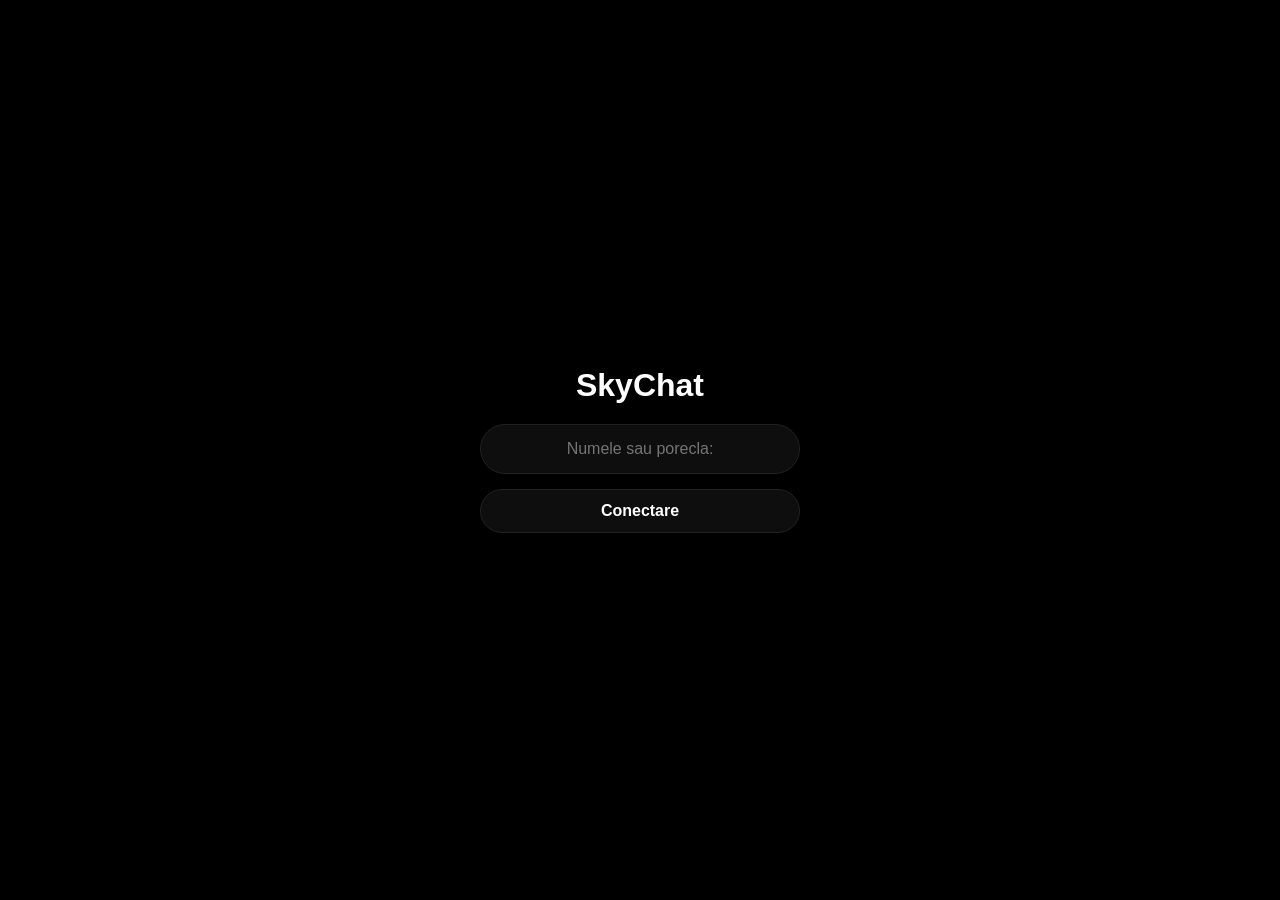
==== app/src/main/assets/index.html @ 12e2b1ad "Versiunea 1.0 - inițială" ====
<!DOCTYPE html>
<html lang="ro">
<head>
    <meta charset="UTF-8">
    <meta name="viewport"
          content="width=device-width, initial-scale=1.0, maximum-scale=1.0, user-scalable=no">
    <title>SkyChat</title>
    <link rel="stylesheet" href="style.css">
</head>
<body>

<!-- LOGIN -->
<div id="login-screen">
    <div class="login-box">
        <h1>SkyChat</h1>
        <input type="text" id="username-input" placeholder="Numele sau porecla:" autocomplete="off">
        <button onclick="login()">Conectare</button>
    </div>
</div>

<!-- CHAT -->
<div id="chat-screen" class="hidden">
    <!-- HEADER -->
    <div class="header">
        <div class="header-title">
            <div class="status-indicator" id="status-dot"></div>
            <span id="online-count" class="online-count">0 online</span>
        </div>
    </div>

    <!-- MESSAGES -->
    <div id="messages-list"></div>

    <!-- INPUT -->
    <div class="input-area">
        <input type="text" id="msg-input" placeholder="Scrie un mesaj...">
        <button onclick="sendMessage()">➤</button>
    </div>
</div>
<script src="app.js"></script>
</body>
</html>
---- app/src/main/assets/style.css ----
:root {
    --bg-color: #000000;
    --surface-color: #0e0e0e;
    --bubble-color: #1a1a1a;
    --border-color: #222222;

    --text-main: #ffffff;
    --text-muted: #9a9a9a;
}

* {
    box-sizing: border-box;
    margin: 0;
    padding: 0;
    font-family: -apple-system, BlinkMacSystemFont, "Segoe UI",
    Roboto, Helvetica, Arial, sans-serif;
}

/* NOU: ca să putem folosi height: 100% în container-e */
html,
body {
    height: 100%;
}

/* ================== BODY ================== */
body {
    min-height: 100%;
    display: flex;
    flex-direction: column;
    background-color: var(--bg-color);
    color: var(--text-main);
    overflow: hidden; /* scroll-ul e doar în #messages-list */
}

/* ================== LOGIN ================== */
#login-screen {
    position: fixed;
    inset: 0;
    background: #000;
    z-index: 1000;
    display: flex;
    align-items: center;
    justify-content: center;
    animation: fadeIn 0.35s ease;
}

.login-box {
    text-align: center;
    width: 80%;
    max-width: 320px;
    animation: popIn 0.35s ease;
}

.login-box h1 {
    margin-bottom: 20px;
    color: white;
}

.login-box input {
    width: 100%;
    padding: 15px;
    border-radius: 30px;
    border: 1px solid var(--border-color);
    background: var(--surface-color);
    color: white;
    font-size: 16px;
    text-align: center;
    margin-bottom: 15px;
    outline: none;
    transition: box-shadow 0.2s ease;
}

.login-box input:focus {
    box-shadow: 0 0 0 2px rgba(255, 255, 255, 0.15);
}

.login-box button {
    width: 100%;
    padding: 12px;
    border-radius: 30px;
    border: 1px solid var(--border-color);
    background: var(--surface-color);
    color: white;
    font-weight: bold;
    font-size: 16px;
    cursor: pointer;
    transition: transform 0.15s ease, background 0.15s ease;
}

.login-box button:active {
    transform: scale(0.97);
}

/* ================== CHAT CONTAINER ================== */
#chat-screen {
    display: flex;
    flex-direction: column;
    height: 100%; /* umple toată înălțimea disponibilă */
}

/* ================== HEADER ================== */
.header {
    padding: 15px;
    /* pentru telefoane cu notch (iOS), dar nu strică pe Android */
    padding-top: calc(15px + env(safe-area-inset-top));
    border-bottom: 1px solid var(--border-color);
    display: flex;
    justify-content: space-between;
    align-items: center;
    background: #000;
}

.header-title {
    display: flex;
    align-items: center;
    gap: 6px;
    font-weight: bold;
    font-size: 16px;
    color: white;
}

.online-count {
    font-weight: normal;
    font-size: 13px;
    color: var(--text-muted);
}

.status-indicator {
    width: 10px;
    height: 10px;
    background: #555;
    border-radius: 50%;
    display: inline-block;
    margin-right: 4px;
}

.connected {
    background: #00c853;
}

/* ================== MESSAGES ================== */
#messages-list {
    flex: 1;
    overflow-y: auto;
    padding: 15px;
    display: flex;
    flex-direction: column;
    gap: 4px;
}

/* Rând mesaj */
.message-row {
    display: flex;
    width: 100%;
    animation: slideFadeUp 0.25s ease;
}

.message-row.mine {
    justify-content: flex-end;
}

.message-row.theirs {
    justify-content: flex-start;
}

/* Bulă mesaj */
.bubble {
    padding: 10px 16px;
    border-radius: 16px;
    font-size: 15px;
    line-height: 1.4;
    max-width: 75%;
    background: var(--bubble-color);
    color: white;
    animation: bubblePop 0.18s ease;
}

/* Nume */
.sender-name {
    font-size: 11px;
    color: var(--text-muted);
    margin: 6px 12px 2px;
    animation: fadeIn 0.3s ease;
}

.mine .sender-name {
    display: none;
}

/* Sistem */
.system-msg {
    align-self: center;
    font-size: 12px;
    color: var(--text-muted);
    margin: 10px 0;
    background: var(--surface-color);
    padding: 6px 12px;
    border-radius: 12px;
    animation: fadeIn 0.3s ease;
}

/* ================== INPUT ================== */
.input-area {
    padding: 10px;
    background: #000;
    border-top: 1px solid var(--border-color);
    display: flex;
    align-items: center;
    gap: 10px;
}

.input-area input {
    flex: 1;
    padding: 12px 15px;
    border-radius: 20px;
    border: none;
    background: var(--surface-color);
    color: white;
    font-size: 15px;
    outline: none;
    transition: box-shadow 0.2s ease;
}

.input-area input:focus {
    box-shadow: 0 0 0 2px rgba(255, 255, 255, 0.15);
}

.input-area button {
    background: none;
    border: none;
    color: white;
    font-size: 20px;
    padding: 5px;
    cursor: pointer;
    transition: transform 0.15s ease, opacity 0.15s ease;
}

.input-area button:active {
    transform: scale(0.9);
    opacity: 0.7;
}

/* ================== UTIL ================== */
.hidden {
    display: none !important;
}

/* ================== ANIMATIONS ================== */
@keyframes fadeIn {
    from {
        opacity: 0;
    }
    to {
        opacity: 1;
    }
}

@keyframes popIn {
    from {
        opacity: 0;
        transform: scale(0.95);
    }
    to {
        opacity: 1;
        transform: scale(1);
    }
}

@keyframes slideFadeUp {
    from {
        opacity: 0;
        transform: translateY(6px);
    }
    to {
        opacity: 1;
        transform: translateY(0);
    }
}

@keyframes bubblePop {
    from {
        transform: scale(0.96);
    }
    to {
        transform: scale(1);
    }
}
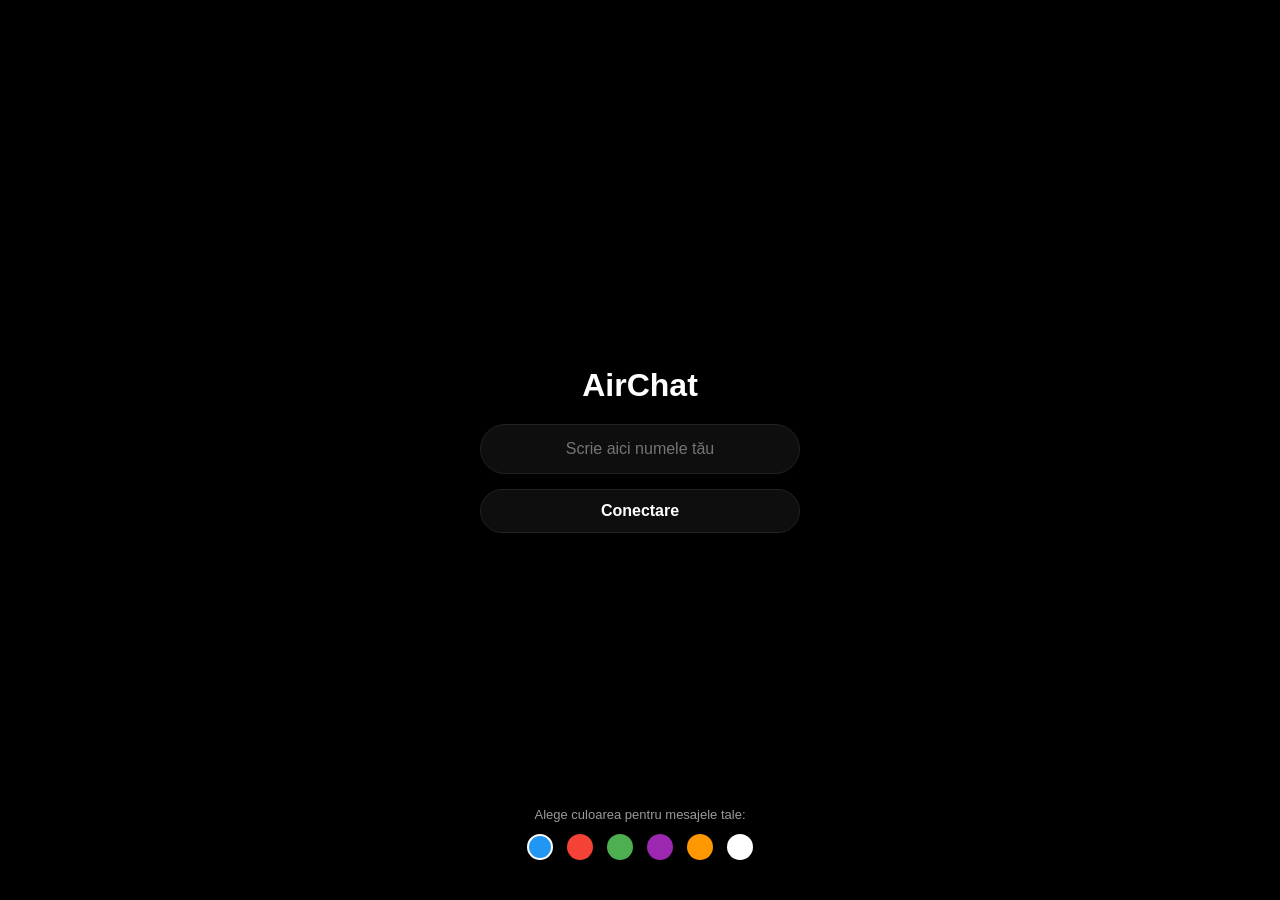
==== commit 60d7f365: "Redenumit în AirChat Mici modificări de cod" ====
--- a/app/src/main/assets/index.html
+++ b/app/src/main/assets/index.html
@@ -4,7 +4,7 @@
     <meta charset="UTF-8">
     <meta name="viewport"
           content="width=device-width, initial-scale=1.0, maximum-scale=1.0, user-scalable=no">
-    <title>SkyChat</title>
+    <title>AirChat</title>
     <link rel="stylesheet" href="style.css">
 </head>
 <body>
@@ -12,11 +12,25 @@
 <!-- LOGIN -->
 <div id="login-screen">
     <div class="login-box">
-        <h1>SkyChat</h1>
-        <input type="text" id="username-input" placeholder="Numele sau porecla:" autocomplete="off">
+        <h1>AirChat</h1>
+        <input type="text" id="username-input" placeholder="Scrie aici numele tău" autocomplete="off">
         <button onclick="login()">Conectare</button>
     </div>
+
+    <div class="color-picker-label">
+        Alege culoarea pentru mesajele tale:
+    </div>
+
+    <div class="color-picker">
+        <div class="color-option blue selected" data-color="blue"></div>
+        <div class="color-option red" data-color="red"></div>
+        <div class="color-option green" data-color="green"></div>
+        <div class="color-option purple" data-color="purple"></div>
+        <div class="color-option orange" data-color="orange"></div>
+        <div class="color-option white" data-color="white"></div>
+    </div>
 </div>
+
 
 <!-- CHAT -->
 <div id="chat-screen" class="hidden">
--- a/app/src/main/assets/style.css
+++ b/app/src/main/assets/style.css
@@ -95,7 +95,7 @@
 #chat-screen {
     display: flex;
     flex-direction: column;
-    height: 100%; /* umple toată înălțimea disponibilă */
+    height: 100vh;
 }
 
 /* ================== HEADER ================== */
@@ -138,66 +138,133 @@
     background: #00c853;
 }
 
-/* ================== MESSAGES ================== */
+/* ================== MESSAGES AREA ================== */
 #messages-list {
     flex: 1;
     overflow-y: auto;
     padding: 15px;
     display: flex;
     flex-direction: column;
-    gap: 4px;
-}
-
-/* Rând mesaj */
+    gap: 4px; /* Spațiu mic între bulele aceluiași grup */
+    background-color: #000000;
+    -webkit-overflow-scrolling: touch; /* Scroll fin pe iOS */
+}
+
+/* --- Rând mesaj --- */
 .message-row {
     display: flex;
+    flex-direction: column;
     width: 100%;
-    animation: slideFadeUp 0.25s ease;
+    margin-bottom: 2px;
+    /* Animație pentru întreg rândul (alunecare ușoară în sus) */
+    animation: slideUp 0.3s ease-out;
 }
 
 .message-row.mine {
-    justify-content: flex-end;
+    align-items: flex-end; /* Împinge bula și numele la dreapta */
 }
 
 .message-row.theirs {
-    justify-content: flex-start;
-}
-
-/* Bulă mesaj */
+    align-items: flex-start; /* Împinge bula și numele la stânga */
+}
+
+/* --- Nume Expeditor --- */
+.sender-name {
+    font-size: 11px;
+    color: #999;
+    margin: 4px 12px 2px;
+    opacity: 0;
+    animation: fadeIn 0.4s ease forwards;
+    animation-delay: 0.1s;
+}
+
+.mine .sender-name {
+    display: none; /* Nu afișăm numele la mesajele proprii */
+}
+
+/* --- Bulă Mesaj (iMessage Style) --- */
 .bubble {
     padding: 10px 16px;
-    border-radius: 16px;
+    border-radius: 18px;
     font-size: 15px;
     line-height: 1.4;
     max-width: 75%;
-    background: var(--bubble-color);
-    color: white;
-    animation: bubblePop 0.18s ease;
-}
-
-/* Nume */
-.sender-name {
-    font-size: 11px;
-    color: var(--text-muted);
-    margin: 6px 12px 2px;
-    animation: fadeIn 0.3s ease;
-}
-
-.mine .sender-name {
-    display: none;
-}
-
-/* Sistem */
+    word-wrap: break-word;
+    position: relative;
+    color: white;
+    /* Animația Elastic Pop din iMessage */
+    animation: iMessagePop 0.4s cubic-bezier(0.175, 0.885, 0.32, 1.275) forwards;
+}
+
+/* Colțuri specifice iMessage */
+.mine .bubble {
+    border-bottom-right-radius: 4px;
+    transform-origin: bottom right; /* Crește din colțul de jos-dreapta */
+}
+
+.theirs .bubble {
+    border-bottom-left-radius: 4px;
+    background-color: #e4e6eb; /* Gri standard pentru alții */
+    color: black;
+    transform-origin: bottom left; /* Crește din colțul de jos-stânga */
+}
+
+/* --- Mesaje de Sistem --- */
 .system-msg {
     align-self: center;
     font-size: 12px;
-    color: var(--text-muted);
-    margin: 10px 0;
-    background: var(--surface-color);
-    padding: 6px 12px;
+    color: #8e8e93;
+    margin: 12px 0;
+    background: rgba(0, 0, 0, 0.05);
+    padding: 5px 12px;
     border-radius: 12px;
-    animation: fadeIn 0.3s ease;
-}
+    animation: fadeIn 0.5s ease forwards;
+}
+
+/* ================== ANIMAȚII ================== */
+
+/* Animația principală de Pop (iMessage) */
+@keyframes iMessagePop {
+    0% {
+        opacity: 0;
+        transform: scale(0.6) translateY(20px);
+    }
+    100% {
+        opacity: 1;
+        transform: scale(1) translateY(0);
+    }
+}
+
+/* Alunecare ușoară pentru rând */
+@keyframes slideUp {
+    from { transform: translateY(10px); }
+    to { transform: translateY(0); }
+}
+
+/* Apariție progresivă pentru nume/sistem */
+@keyframes fadeIn {
+    from { opacity: 0; }
+    to { opacity: 1; }
+}
+
+/* ================== CULORI DINAMICE ================== */
+/* Bulele mele se colorează în funcție de alegere */
+.mine .bubble.blue   { background-color: #0084ff; }
+.mine .bubble.red    { background-color: #ff3b30; }
+.mine .bubble.green  { background-color: #34c759; }
+.mine .bubble.purple { background-color: #af52de; }
+.mine .bubble.orange { background-color: #ff9500; }
+.mine .bubble.black  { background-color: #1c1c1e; }
+
+/* Bulele lor pot avea și ele culori dacă serverul trimite,
+   dar iMessage păstrează de obicei mesajele primite gri.
+   Dacă vrei culori și la ei, folosește regulile de mai jos: */
+.theirs .bubble.blue   { background-color: #0084ff; color: white; }
+.theirs .bubble.red    { background-color: #ff3b30; color: white; }
+.theirs .bubble.green  { background-color: #34c759; color: white; }
+.theirs .bubble.purple { background-color: #af52de; color: white; }
+.theirs .bubble.orange { background-color: #ff9500; color: white; }
+.theirs .bubble.black  { background-color: #1c1c1e; color: white; }
 
 /* ================== INPUT ================== */
 .input-area {
@@ -284,4 +351,84 @@
     to {
         transform: scale(1);
     }
-}+}
+
+/* ================== COLOR PICKER ================== */
+/* ================== COLOR PICKER LABEL ================== */
+.color-picker-label {
+    position: absolute;
+    bottom: 78px;
+    left: 0;
+    right: 0;
+    text-align: center;
+    font-size: 13px;
+    color: var(--text-muted);
+    z-index: 1001;
+}
+/* ================== COLOR PICKER (LOGIN ONLY) ================== */
+.color-picker {
+    position: absolute;
+    bottom: 40px;
+    left: 0;
+    right: 0;
+    display: flex;
+    justify-content: center;
+    gap: 14px;
+    z-index: 1001;
+}
+
+.color-option {
+    width: 28px;
+    height: 28px;
+    border-radius: 50%;
+    cursor: pointer;
+    border: 2px solid transparent;
+}
+
+.color-option.selected {
+    border-color: white;
+}
+
+/* Disabled after login */
+.color-picker.disabled {
+    opacity: 0.4;
+    pointer-events: none;
+}
+
+.color-option {
+    width: 26px;
+    height: 26px;
+    border-radius: 50%;
+    cursor: pointer;
+    border: 2px solid transparent;
+}
+
+.color-option.selected {
+    border-color: white;
+}
+
+/* Culori */
+.color-option.blue { background: #2196f3; }
+.color-option.red { background: #f44336; }
+.color-option.green { background: #4caf50; }
+.color-option.purple { background: #9c27b0; }
+.color-option.orange { background: #ff9800; }
+.color-option.white { background: #ffffff; }
+
+/* ================== BUBBLE COLORS ================== */
+.bubble.blue { background: #2196f3; }
+.bubble.red { background: #f44336; }
+.bubble.green { background: #4caf50; }
+.bubble.purple { background: #9c27b0; }
+.bubble.orange { background: #ff9800; }
+.bubble.white {
+    background: #ffffff;
+    color: #000000;
+}
+
+/* Color picker disabled after login */
+.color-picker.disabled {
+    opacity: 0.4;
+    pointer-events: none;
+}
+
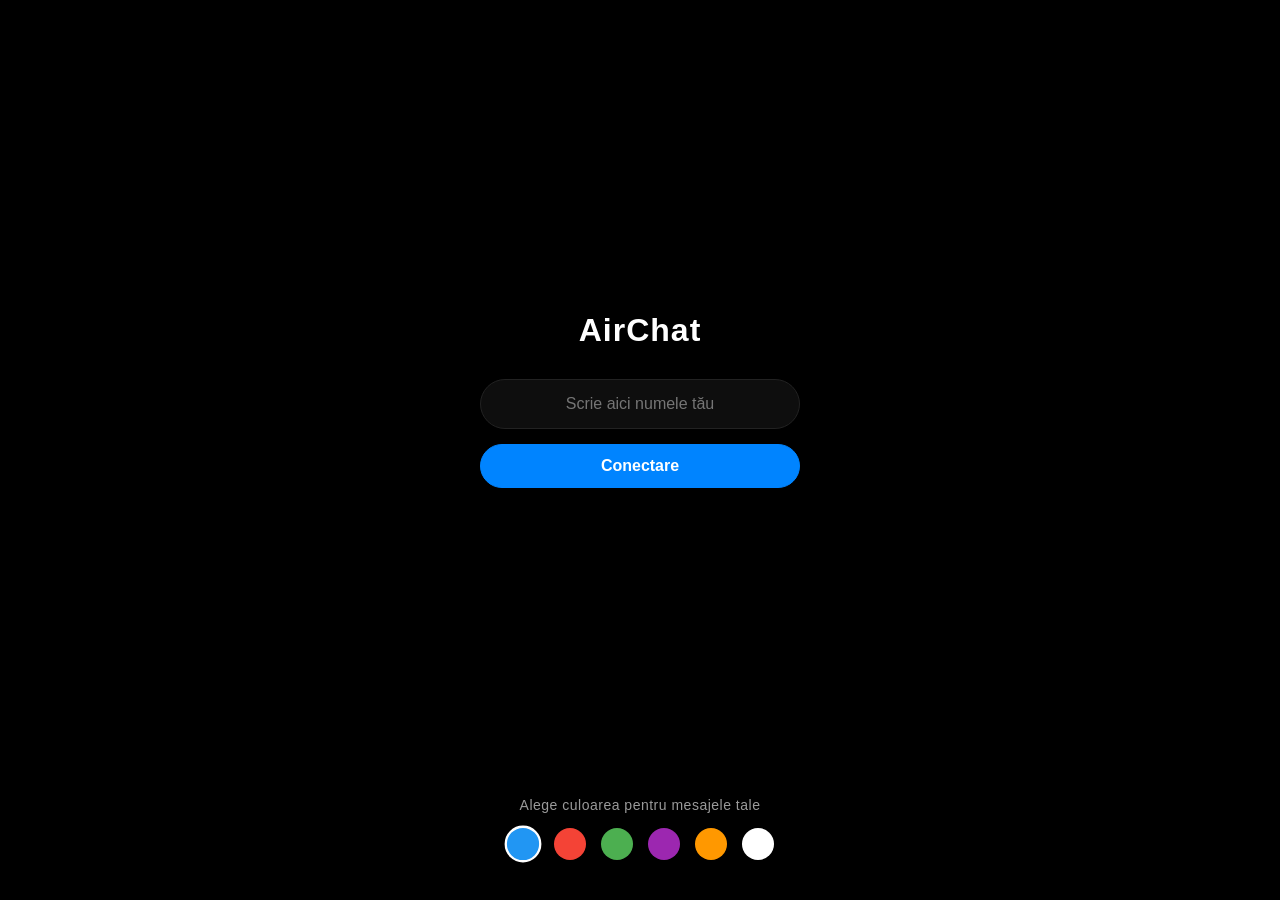
==== commit 2b8d692e: "Redenumit în "AirChat" Structurat codul mai bine Adăugare funcție "Mesh"" ====
--- a/app/src/main/assets/index.html
+++ b/app/src/main/assets/index.html
@@ -2,55 +2,68 @@
 <html lang="ro">
 <head>
     <meta charset="UTF-8">
-    <meta name="viewport"
-          content="width=device-width, initial-scale=1.0, maximum-scale=1.0, user-scalable=no">
-    <title>AirChat</title>
+    <meta name="viewport" content="width=device-width, initial-scale=1.0, user-scalable=no">
+    <title>AirChat Local</title>
     <link rel="stylesheet" href="style.css">
 </head>
 <body>
 
-<!-- LOGIN -->
+<!-- ECRAN LOGIN -->
 <div id="login-screen">
     <div class="login-box">
         <h1>AirChat</h1>
         <input type="text" id="username-input" placeholder="Scrie aici numele tău" autocomplete="off">
-        <button onclick="login()">Conectare</button>
+        <button id="login-btn">Conectare</button>
     </div>
 
-    <div class="color-picker-label">
-        Alege culoarea pentru mesajele tale:
-    </div>
-
-    <div class="color-picker">
-        <div class="color-option blue selected" data-color="blue"></div>
-        <div class="color-option red" data-color="red"></div>
-        <div class="color-option green" data-color="green"></div>
-        <div class="color-option purple" data-color="purple"></div>
-        <div class="color-option orange" data-color="orange"></div>
-        <div class="color-option white" data-color="white"></div>
+    <div class="color-picker-container">
+        <div class="color-picker-label">Alege culoarea pentru mesajele tale</div>
+        <div class="color-picker">
+            <div class="color-option blue selected" data-color="blue"></div>
+            <div class="color-option red" data-color="red"></div>
+            <div class="color-option green" data-color="green"></div>
+            <div class="color-option purple" data-color="purple"></div>
+            <div class="color-option orange" data-color="orange"></div>
+            <div class="color-option white" data-color="white"></div>
+        </div>
     </div>
 </div>
 
-
-<!-- CHAT -->
+<!-- ECRAN CHAT -->
 <div id="chat-screen" class="hidden">
-    <!-- HEADER -->
     <div class="header">
         <div class="header-title">
-            <div class="status-indicator" id="status-dot"></div>
-            <span id="online-count" class="online-count">0 online</span>
+            <div id="status-dot" class="status-indicator"></div>
+            Ești online!
+        </div>
+        <div id="online-count" class="online-count clickable">0 online</div>
+    </div>
+
+    <div id="messages-list"></div>
+
+    <div class="input-area">
+        <input type="text" id="msg-input" placeholder="Trimite un mesaj">
+        <button id="send-btn">➤</button>
+    </div>
+</div>
+
+<!-- MODAL LISTA UTILIZATORI (iOS STYLE) -->
+<!-- NU mai avem clasa 'hidden', este ascuns din CSS direct -->
+<div id="users-modal" class="modal-overlay">
+    <div class="modal-content">
+        <div class="modal-header">
+            <h3>Utilizatori Activi</h3>
+            <button id="close-modal-btn">✕</button>
+        </div>
+        <div id="users-list-container">
+            <!-- Lista va fi generată din JS -->
+        </div>
+        <div class="modal-footer">
+            <span class="modal-hint">Lista se bazează pe activitatea recentă</span>
         </div>
     </div>
+</div>
 
-    <!-- MESSAGES -->
-    <div id="messages-list"></div>
-
-    <!-- INPUT -->
-    <div class="input-area">
-        <input type="text" id="msg-input" placeholder="Scrie un mesaj...">
-        <button onclick="sendMessage()">➤</button>
-    </div>
-</div>
 <script src="app.js"></script>
 </body>
 </html>
--- a/app/src/main/assets/style.css
+++ b/app/src/main/assets/style.css
@@ -3,411 +3,56 @@
     --surface-color: #0e0e0e;
     --bubble-color: #1a1a1a;
     --border-color: #222222;
-
     --text-main: #ffffff;
     --text-muted: #9a9a9a;
+    --ios-gray: #1c1c1e;
+    --ios-separator: #38383a;
 }
 
-* {
-    box-sizing: border-box;
-    margin: 0;
-    padding: 0;
-    font-family: -apple-system, BlinkMacSystemFont, "Segoe UI",
-    Roboto, Helvetica, Arial, sans-serif;
-}
+* { box-sizing: border-box; margin: 0; padding: 0; font-family: -apple-system, BlinkMacSystemFont, "Segoe UI", Roboto, Helvetica, Arial, sans-serif; }
+html, body { height: 100%; }
 
-/* NOU: ca să putem folosi height: 100% în container-e */
-html,
-body {
-    height: 100%;
-}
-
-/* ================== BODY ================== */
 body {
     min-height: 100%;
     display: flex;
     flex-direction: column;
     background-color: var(--bg-color);
     color: var(--text-main);
-    overflow: hidden; /* scroll-ul e doar în #messages-list */
+    overflow: hidden;
+    user-select: none;
 }
 
-/* ================== LOGIN ================== */
+/* LOGIN SCREEN */
 #login-screen {
-    position: fixed;
-    inset: 0;
-    background: #000;
-    z-index: 1000;
-    display: flex;
-    align-items: center;
-    justify-content: center;
-    animation: fadeIn 0.35s ease;
+    position: fixed; inset: 0; background: #000;
+    z-index: 2000; display: flex; flex-direction: column;
+    align-items: center; justify-content: center; animation: fadeIn 0.35s ease;
 }
+.login-box { text-align: center; width: 80%; max-width: 320px; animation: popIn 0.35s ease; position: relative; z-index: 2002; margin-bottom: 100px; }
+.login-box h1 { margin-bottom: 30px; color: white; font-size: 32px; letter-spacing: 1px; }
+.login-box input { width: 100%; padding: 15px; border-radius: 30px; border: 1px solid var(--border-color); background: var(--surface-color); color: white; font-size: 16px; text-align: center; margin-bottom: 15px; outline: none; }
 
-.login-box {
-    text-align: center;
-    width: 80%;
-    max-width: 320px;
-    animation: popIn 0.35s ease;
+/* BUTON LOGIN */
+.login-box button {
+    width: 100%; padding: 12px; border-radius: 30px;
+    border: 1px solid #0084ff; background: #0084ff;
+    color: white; font-weight: bold; font-size: 16px; cursor: pointer;
+    position: relative; z-index: 2100;
+    transition: transform 0.2s ease, background-color 0.2s;
 }
+.login-box button:active { transform: scale(0.97); opacity: 0.9; }
 
-.login-box h1 {
-    margin-bottom: 20px;
-    color: white;
+/* COLOR PICKER */
+.color-picker-container { position: absolute; bottom: 40px; left: 0; right: 0; display: flex; flex-direction: column; align-items: center; gap: 15px; z-index: 2003; }
+.color-picker-label { color: var(--text-muted); font-size: 14px; letter-spacing: 0.5px; }
+.color-picker { display: flex; justify-content: center; gap: 15px; }
+.color-option {
+    width: 32px; height: 32px; border-radius: 50%; cursor: pointer; border: 2px solid transparent;
+    transition: transform 0.2s; position: relative; z-index: 2100;
 }
+.color-option.selected { border-color: white; transform: scale(1.15); }
 
-.login-box input {
-    width: 100%;
-    padding: 15px;
-    border-radius: 30px;
-    border: 1px solid var(--border-color);
-    background: var(--surface-color);
-    color: white;
-    font-size: 16px;
-    text-align: center;
-    margin-bottom: 15px;
-    outline: none;
-    transition: box-shadow 0.2s ease;
-}
-
-.login-box input:focus {
-    box-shadow: 0 0 0 2px rgba(255, 255, 255, 0.15);
-}
-
-.login-box button {
-    width: 100%;
-    padding: 12px;
-    border-radius: 30px;
-    border: 1px solid var(--border-color);
-    background: var(--surface-color);
-    color: white;
-    font-weight: bold;
-    font-size: 16px;
-    cursor: pointer;
-    transition: transform 0.15s ease, background 0.15s ease;
-}
-
-.login-box button:active {
-    transform: scale(0.97);
-}
-
-/* ================== CHAT CONTAINER ================== */
-#chat-screen {
-    display: flex;
-    flex-direction: column;
-    height: 100vh;
-}
-
-/* ================== HEADER ================== */
-.header {
-    padding: 15px;
-    /* pentru telefoane cu notch (iOS), dar nu strică pe Android */
-    padding-top: calc(15px + env(safe-area-inset-top));
-    border-bottom: 1px solid var(--border-color);
-    display: flex;
-    justify-content: space-between;
-    align-items: center;
-    background: #000;
-}
-
-.header-title {
-    display: flex;
-    align-items: center;
-    gap: 6px;
-    font-weight: bold;
-    font-size: 16px;
-    color: white;
-}
-
-.online-count {
-    font-weight: normal;
-    font-size: 13px;
-    color: var(--text-muted);
-}
-
-.status-indicator {
-    width: 10px;
-    height: 10px;
-    background: #555;
-    border-radius: 50%;
-    display: inline-block;
-    margin-right: 4px;
-}
-
-.connected {
-    background: #00c853;
-}
-
-/* ================== MESSAGES AREA ================== */
-#messages-list {
-    flex: 1;
-    overflow-y: auto;
-    padding: 15px;
-    display: flex;
-    flex-direction: column;
-    gap: 4px; /* Spațiu mic între bulele aceluiași grup */
-    background-color: #000000;
-    -webkit-overflow-scrolling: touch; /* Scroll fin pe iOS */
-}
-
-/* --- Rând mesaj --- */
-.message-row {
-    display: flex;
-    flex-direction: column;
-    width: 100%;
-    margin-bottom: 2px;
-    /* Animație pentru întreg rândul (alunecare ușoară în sus) */
-    animation: slideUp 0.3s ease-out;
-}
-
-.message-row.mine {
-    align-items: flex-end; /* Împinge bula și numele la dreapta */
-}
-
-.message-row.theirs {
-    align-items: flex-start; /* Împinge bula și numele la stânga */
-}
-
-/* --- Nume Expeditor --- */
-.sender-name {
-    font-size: 11px;
-    color: #999;
-    margin: 4px 12px 2px;
-    opacity: 0;
-    animation: fadeIn 0.4s ease forwards;
-    animation-delay: 0.1s;
-}
-
-.mine .sender-name {
-    display: none; /* Nu afișăm numele la mesajele proprii */
-}
-
-/* --- Bulă Mesaj (iMessage Style) --- */
-.bubble {
-    padding: 10px 16px;
-    border-radius: 18px;
-    font-size: 15px;
-    line-height: 1.4;
-    max-width: 75%;
-    word-wrap: break-word;
-    position: relative;
-    color: white;
-    /* Animația Elastic Pop din iMessage */
-    animation: iMessagePop 0.4s cubic-bezier(0.175, 0.885, 0.32, 1.275) forwards;
-}
-
-/* Colțuri specifice iMessage */
-.mine .bubble {
-    border-bottom-right-radius: 4px;
-    transform-origin: bottom right; /* Crește din colțul de jos-dreapta */
-}
-
-.theirs .bubble {
-    border-bottom-left-radius: 4px;
-    background-color: #e4e6eb; /* Gri standard pentru alții */
-    color: black;
-    transform-origin: bottom left; /* Crește din colțul de jos-stânga */
-}
-
-/* --- Mesaje de Sistem --- */
-.system-msg {
-    align-self: center;
-    font-size: 12px;
-    color: #8e8e93;
-    margin: 12px 0;
-    background: rgba(0, 0, 0, 0.05);
-    padding: 5px 12px;
-    border-radius: 12px;
-    animation: fadeIn 0.5s ease forwards;
-}
-
-/* ================== ANIMAȚII ================== */
-
-/* Animația principală de Pop (iMessage) */
-@keyframes iMessagePop {
-    0% {
-        opacity: 0;
-        transform: scale(0.6) translateY(20px);
-    }
-    100% {
-        opacity: 1;
-        transform: scale(1) translateY(0);
-    }
-}
-
-/* Alunecare ușoară pentru rând */
-@keyframes slideUp {
-    from { transform: translateY(10px); }
-    to { transform: translateY(0); }
-}
-
-/* Apariție progresivă pentru nume/sistem */
-@keyframes fadeIn {
-    from { opacity: 0; }
-    to { opacity: 1; }
-}
-
-/* ================== CULORI DINAMICE ================== */
-/* Bulele mele se colorează în funcție de alegere */
-.mine .bubble.blue   { background-color: #0084ff; }
-.mine .bubble.red    { background-color: #ff3b30; }
-.mine .bubble.green  { background-color: #34c759; }
-.mine .bubble.purple { background-color: #af52de; }
-.mine .bubble.orange { background-color: #ff9500; }
-.mine .bubble.black  { background-color: #1c1c1e; }
-
-/* Bulele lor pot avea și ele culori dacă serverul trimite,
-   dar iMessage păstrează de obicei mesajele primite gri.
-   Dacă vrei culori și la ei, folosește regulile de mai jos: */
-.theirs .bubble.blue   { background-color: #0084ff; color: white; }
-.theirs .bubble.red    { background-color: #ff3b30; color: white; }
-.theirs .bubble.green  { background-color: #34c759; color: white; }
-.theirs .bubble.purple { background-color: #af52de; color: white; }
-.theirs .bubble.orange { background-color: #ff9500; color: white; }
-.theirs .bubble.black  { background-color: #1c1c1e; color: white; }
-
-/* ================== INPUT ================== */
-.input-area {
-    padding: 10px;
-    background: #000;
-    border-top: 1px solid var(--border-color);
-    display: flex;
-    align-items: center;
-    gap: 10px;
-}
-
-.input-area input {
-    flex: 1;
-    padding: 12px 15px;
-    border-radius: 20px;
-    border: none;
-    background: var(--surface-color);
-    color: white;
-    font-size: 15px;
-    outline: none;
-    transition: box-shadow 0.2s ease;
-}
-
-.input-area input:focus {
-    box-shadow: 0 0 0 2px rgba(255, 255, 255, 0.15);
-}
-
-.input-area button {
-    background: none;
-    border: none;
-    color: white;
-    font-size: 20px;
-    padding: 5px;
-    cursor: pointer;
-    transition: transform 0.15s ease, opacity 0.15s ease;
-}
-
-.input-area button:active {
-    transform: scale(0.9);
-    opacity: 0.7;
-}
-
-/* ================== UTIL ================== */
-.hidden {
-    display: none !important;
-}
-
-/* ================== ANIMATIONS ================== */
-@keyframes fadeIn {
-    from {
-        opacity: 0;
-    }
-    to {
-        opacity: 1;
-    }
-}
-
-@keyframes popIn {
-    from {
-        opacity: 0;
-        transform: scale(0.95);
-    }
-    to {
-        opacity: 1;
-        transform: scale(1);
-    }
-}
-
-@keyframes slideFadeUp {
-    from {
-        opacity: 0;
-        transform: translateY(6px);
-    }
-    to {
-        opacity: 1;
-        transform: translateY(0);
-    }
-}
-
-@keyframes bubblePop {
-    from {
-        transform: scale(0.96);
-    }
-    to {
-        transform: scale(1);
-    }
-}
-
-/* ================== COLOR PICKER ================== */
-/* ================== COLOR PICKER LABEL ================== */
-.color-picker-label {
-    position: absolute;
-    bottom: 78px;
-    left: 0;
-    right: 0;
-    text-align: center;
-    font-size: 13px;
-    color: var(--text-muted);
-    z-index: 1001;
-}
-/* ================== COLOR PICKER (LOGIN ONLY) ================== */
-.color-picker {
-    position: absolute;
-    bottom: 40px;
-    left: 0;
-    right: 0;
-    display: flex;
-    justify-content: center;
-    gap: 14px;
-    z-index: 1001;
-}
-
-.color-option {
-    width: 28px;
-    height: 28px;
-    border-radius: 50%;
-    cursor: pointer;
-    border: 2px solid transparent;
-}
-
-.color-option.selected {
-    border-color: white;
-}
-
-/* Disabled after login */
-.color-picker.disabled {
-    opacity: 0.4;
-    pointer-events: none;
-}
-
-.color-option {
-    width: 26px;
-    height: 26px;
-    border-radius: 50%;
-    cursor: pointer;
-    border: 2px solid transparent;
-}
-
-.color-option.selected {
-    border-color: white;
-}
-
-/* Culori */
+/* CULORI */
 .color-option.blue { background: #2196f3; }
 .color-option.red { background: #f44336; }
 .color-option.green { background: #4caf50; }
@@ -415,20 +60,104 @@
 .color-option.orange { background: #ff9800; }
 .color-option.white { background: #ffffff; }
 
-/* ================== BUBBLE COLORS ================== */
-.bubble.blue { background: #2196f3; }
-.bubble.red { background: #f44336; }
-.bubble.green { background: #4caf50; }
-.bubble.purple { background: #9c27b0; }
-.bubble.orange { background: #ff9800; }
-.bubble.white {
-    background: #ffffff;
-    color: #000000;
+/* CHAT SCREEN */
+#chat-screen { display: flex; flex-direction: column; height: 100vh; position: relative; z-index: 10; }
+.header { padding: 15px; padding-top: calc(15px + env(safe-area-inset-top)); border-bottom: 1px solid var(--border-color); display: flex; justify-content: space-between; align-items: center; background: #000; z-index: 50; }
+.header-title { display: flex; align-items: center; gap: 6px; font-weight: bold; font-size: 16px; color: white; }
+.online-count { font-weight: normal; font-size: 13px; color: #0084ff; cursor: pointer; padding: 5px; transition: opacity 0.2s; }
+.online-count:active { opacity: 0.5; }
+.status-indicator { width: 10px; height: 10px; background: #555; border-radius: 50%; display: inline-block; margin-right: 4px; }
+.connected { background: #00c853; }
+
+#messages-list { flex: 1; overflow-y: auto; padding: 15px; display: flex; flex-direction: column; gap: 4px; background-color: #000000; }
+.message-row { display: flex; flex-direction: column; width: 100%; margin-bottom: 2px; animation: slideUp 0.3s ease-out; }
+.message-row.mine { align-items: flex-end; }
+.message-row.theirs { align-items: flex-start; }
+.sender-name { font-size: 11px; color: #999; margin: 4px 12px 2px; opacity: 0; animation: fadeIn 0.4s ease forwards; animation-delay: 0.1s; }
+.mine .sender-name { display: none; }
+
+/* BUBBLES */
+.bubble { padding: 10px 16px; border-radius: 18px; font-size: 15px; line-height: 1.4; max-width: 75%; word-wrap: break-word; position: relative; color: white; animation: iMessagePop 0.4s cubic-bezier(0.175, 0.885, 0.32, 1.275) forwards; }
+.mine .bubble { border-bottom-right-radius: 4px; transform-origin: bottom right; }
+.theirs .bubble { border-bottom-left-radius: 4px; transform-origin: bottom left; }
+.system-msg { align-self: center; font-size: 12px; color: #8e8e93; margin: 12px 0; background: rgba(0, 0, 0, 0.05); padding: 5px 12px; border-radius: 12px; animation: fadeIn 0.5s ease forwards; }
+
+.mine .bubble.blue { background-color: #0084ff; }
+.mine .bubble.red { background-color: #ff3b30; }
+.mine .bubble.green { background-color: #34c759; }
+.mine .bubble.purple { background-color: #af52de; }
+.mine .bubble.orange { background-color: #ff9500; }
+.mine .bubble.white { background-color: white; color: black; }
+.theirs .bubble.blue { background-color: #0084ff; color: white; }
+.theirs .bubble.red { background-color: #ff3b30; color: white; }
+.theirs .bubble.green { background-color: #34c759; color: white; }
+.theirs .bubble.purple { background-color: #af52de; color: white; }
+.theirs .bubble.orange { background-color: #ff9500; color: white; }
+.theirs .bubble.white { background-color: white; color: black; }
+.theirs .bubble { background-color: #262626; color: white; }
+
+.input-area { padding: 10px; background: #000; border-top: 1px solid var(--border-color); display: flex; align-items: center; gap: 10px; z-index: 50; }
+.input-area input { flex: 1; padding: 12px 15px; border-radius: 20px; border: none; background: var(--surface-color); color: white; font-size: 15px; outline: none; }
+.input-area button { background: none; border: none; color: white; font-size: 20px; padding: 5px; cursor: pointer; }
+.hidden { display: none !important; }
+
+/* MODAL FIX */
+.modal-overlay {
+    display: none;
+    position: fixed; inset: 0;
+    background: rgba(0, 0, 0, 0.5);
+    backdrop-filter: blur(8px); -webkit-backdrop-filter: blur(8px);
+    z-index: 3000;
+    align-items: center; justify-content: center;
+    pointer-events: none;
+}
+.modal-overlay.open { display: flex !important; pointer-events: auto; }
+.modal-content { background: var(--ios-gray); width: 85%; max-width: 320px; border-radius: 20px; padding: 0; box-shadow: 0 10px 40px rgba(0,0,0,0.5); overflow: hidden; display: flex; flex-direction: column; }
+.modal-header { padding: 15px 20px; border-bottom: 1px solid var(--ios-separator); display: flex; justify-content: space-between; align-items: center; }
+.modal-header h3 { color: white; font-size: 17px; font-weight: 600; }
+.modal-header button { background: none; border: none; color: #8e8e93; font-size: 20px; cursor: pointer; padding: 5px; border-radius: 50%; background: rgba(255,255,255,0.1); width: 30px; height: 30px; display: flex; align-items: center; justify-content: center; }
+#users-list-container { max-height: 300px; overflow-y: auto; padding: 10px 0; }
+.user-item { display: flex; align-items: center; padding: 10px 20px; border-bottom: 1px solid var(--border-color); }
+.user-item:last-child { border-bottom: none; }
+.user-avatar { width: 36px; height: 36px; border-radius: 50%; background: #0084ff; color: white; display: flex; align-items: center; justify-content: center; font-weight: bold; font-size: 16px; margin-right: 12px; }
+.user-info { display: flex; flex-direction: column; }
+.user-name-list { font-size: 16px; color: white; }
+.user-status-list { font-size: 12px; color: var(--text-muted); }
+.modal-footer { padding: 12px; text-align: center; background: rgba(0,0,0,0.2); }
+.modal-hint { font-size: 11px; color: #666; }
+
+@keyframes iMessagePop { 0% { opacity: 0; transform: scale(0.6) translateY(20px); } 100% { opacity: 1; transform: scale(1) translateY(0); } }
+@keyframes slideUp { from { transform: translateY(10px); } to { transform: translateY(0); } }
+@keyframes fadeIn { from { opacity: 0; } to { opacity: 1; } }
+@keyframes popIn { from { opacity: 0; transform: scale(0.95); } to { opacity: 1; transform: scale(1); } }
+@keyframes fadeInOverlay { from { opacity: 0; } to { opacity: 1; } }
+@keyframes scaleUpModal { from { opacity: 0; transform: scale(0.9); } to { opacity: 1; transform: scale(1); } }
+
+/* ==========================================================
+   ANIMAȚIE PULSARE BUTON (ALBASTRU -> NEGRU)
+   ========================================================== */
+@keyframes pulse-button-blue-black {
+    0% {
+        background-color: #0084ff;
+        border-color: #0084ff;
+        transform: scale(1);
+        box-shadow: 0 0 0 0 rgba(0, 132, 255, 0.7);
+    }
+    50% {
+        background-color: #111111; /* Negru */
+        border-color: #333333;
+        transform: scale(1.05);
+        box-shadow: 0 0 15px 5px rgba(0, 132, 255, 0.4);
+    }
+    100% {
+        background-color: #0084ff;
+        border-color: #0084ff;
+        transform: scale(1);
+        box-shadow: 0 0 0 0 rgba(0, 132, 255, 0);
+    }
 }
 
-/* Color picker disabled after login */
-.color-picker.disabled {
-    opacity: 0.4;
-    pointer-events: none;
-}
-
+/* Această clasă se aplică DOAR butonului din JS */
+.pulsing-button-mode {
+    animation: pulse-button-blue-black 1.5s infinite ease-in-out !important;
+}
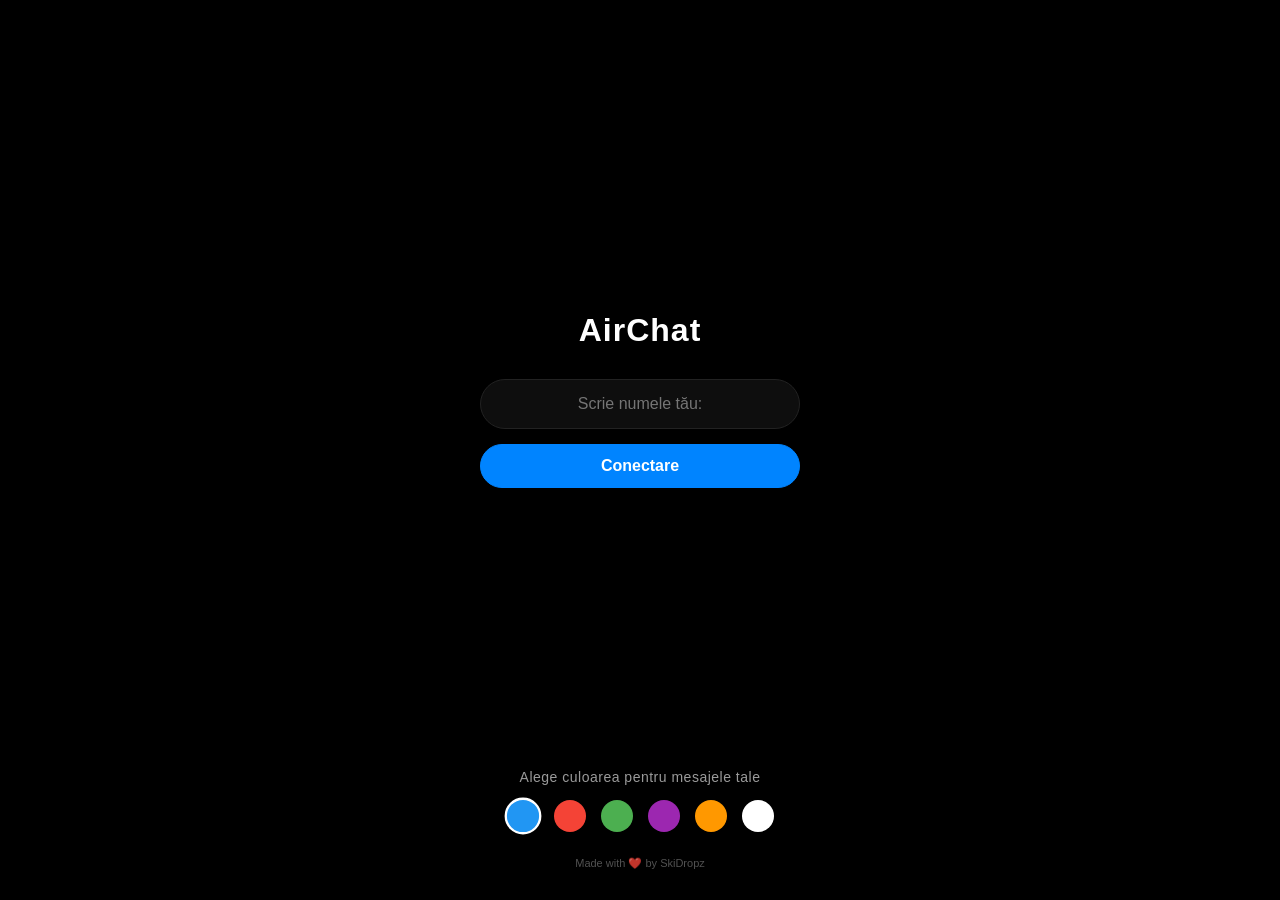
==== commit f1bbcfd4: "- Adăugat suport Mesh Networking (conectare directă între telefoane Android). - Implementat trimiter" ====
--- a/app/src/main/assets/index.html
+++ b/app/src/main/assets/index.html
@@ -3,7 +3,7 @@
 <head>
     <meta charset="UTF-8">
     <meta name="viewport" content="width=device-width, initial-scale=1.0, user-scalable=no">
-    <title>AirChat Local</title>
+    <title>AirChat</title>
     <link rel="stylesheet" href="style.css">
 </head>
 <body>
@@ -12,7 +12,7 @@
 <div id="login-screen">
     <div class="login-box">
         <h1>AirChat</h1>
-        <input type="text" id="username-input" placeholder="Scrie aici numele tău" autocomplete="off">
+        <input type="text" id="username-input" placeholder="Scrie numele tău:" autocomplete="off">
         <button id="login-btn">Conectare</button>
     </div>
 
@@ -26,6 +26,9 @@
             <div class="color-option orange" data-color="orange"></div>
             <div class="color-option white" data-color="white"></div>
         </div>
+
+        <!-- AICI ESTE CREDITUL -->
+        <div class="footer-credit">Made with ❤️ by SkiDropz</div>
     </div>
 </div>
 
@@ -34,36 +37,57 @@
     <div class="header">
         <div class="header-title">
             <div id="status-dot" class="status-indicator"></div>
-            Ești online!
+            <button id="disconnect-btn">Deconectare</button>
         </div>
         <div id="online-count" class="online-count clickable">0 online</div>
     </div>
 
     <div id="messages-list"></div>
 
-    <div class="input-area">
-        <input type="text" id="msg-input" placeholder="Trimite un mesaj">
-        <button id="send-btn">➤</button>
+    <div class="input-container-wrapper">
+        <!-- REPLY BAR -->
+        <div id="reply-bar" class="hidden">
+            <div class="reply-content">
+                <span class="reply-title">Răspuns pentru <b id="reply-target-name">...</b></span>
+                <span class="reply-text-preview" id="reply-target-text">...</span>
+            </div>
+            <button id="close-reply-btn">✕</button>
+        </div>
+
+        <!-- INPUT AREA -->
+        <div class="input-area">
+            <button id="photo-btn" aria-label="Atașează">
+                <svg width="24" height="24" viewBox="0 0 24 24" fill="none" stroke="white" stroke-width="2" stroke-linecap="round" stroke-linejoin="round">
+                    <path d="M21.44 11.05l-9.19 9.19a6 6 0 0 1-8.49-8.49l9.19-9.19a4 4 0 0 1 5.66 5.66l-9.2 9.19a2 2 0 0 1-2.83-2.83l8.49-8.48"></path>
+                </svg>
+            </button>
+            <input type="file" id="file-input" accept="image/*" style="display: none;">
+            <input type="text" id="msg-input" placeholder="Scrie un mesaj...">
+            <button id="send-btn">➤</button>
+        </div>
     </div>
 </div>
 
-<!-- MODAL LISTA UTILIZATORI (iOS STYLE) -->
-<!-- NU mai avem clasa 'hidden', este ascuns din CSS direct -->
+<!-- MODAL USERS -->
 <div id="users-modal" class="modal-overlay">
     <div class="modal-content">
         <div class="modal-header">
-            <h3>Utilizatori Activi</h3>
+            <h3>Utilizatori activi</h3>
             <button id="close-modal-btn">✕</button>
         </div>
-        <div id="users-list-container">
-            <!-- Lista va fi generată din JS -->
-        </div>
+        <div id="users-list-container"></div>
         <div class="modal-footer">
             <span class="modal-hint">Lista se bazează pe activitatea recentă</span>
         </div>
     </div>
 </div>
 
+<!-- IMAGE VIEWER -->
+<div id="image-overlay" class="image-overlay">
+    <span id="close-image-btn">✕</span>
+    <img id="full-image" src="" alt="Preview">
+</div>
+
 <script src="app.js"></script>
 </body>
 </html>
--- a/app/src/main/assets/style.css
+++ b/app/src/main/assets/style.css
@@ -23,11 +23,7 @@
 }
 
 /* LOGIN SCREEN */
-#login-screen {
-    position: fixed; inset: 0; background: #000;
-    z-index: 2000; display: flex; flex-direction: column;
-    align-items: center; justify-content: center; animation: fadeIn 0.35s ease;
-}
+#login-screen { position: fixed; inset: 0; background: #000; z-index: 2000; display: flex; flex-direction: column; align-items: center; justify-content: center; animation: fadeIn 0.35s ease; }
 .login-box { text-align: center; width: 80%; max-width: 320px; animation: popIn 0.35s ease; position: relative; z-index: 2002; margin-bottom: 100px; }
 .login-box h1 { margin-bottom: 30px; color: white; font-size: 32px; letter-spacing: 1px; }
 .login-box input { width: 100%; padding: 15px; border-radius: 30px; border: 1px solid var(--border-color); background: var(--surface-color); color: white; font-size: 16px; text-align: center; margin-bottom: 15px; outline: none; }
@@ -38,27 +34,36 @@
     border: 1px solid #0084ff; background: #0084ff;
     color: white; font-weight: bold; font-size: 16px; cursor: pointer;
     position: relative; z-index: 2100;
-    transition: transform 0.2s ease, background-color 0.2s;
+    transition: transform 0.2s ease, background-color 0.3s ease, border-color 0.3s ease;
 }
 .login-box button:active { transform: scale(0.97); opacity: 0.9; }
 
 /* COLOR PICKER */
-.color-picker-container { position: absolute; bottom: 40px; left: 0; right: 0; display: flex; flex-direction: column; align-items: center; gap: 15px; z-index: 2003; }
+.color-picker-container {
+    position: absolute;
+    bottom: 30px; /* Ușor ajustat */
+    left: 0; right: 0;
+    display: flex; flex-direction: column; align-items: center; gap: 15px;
+    z-index: 2003;
+}
 .color-picker-label { color: var(--text-muted); font-size: 14px; letter-spacing: 0.5px; }
 .color-picker { display: flex; justify-content: center; gap: 15px; }
-.color-option {
-    width: 32px; height: 32px; border-radius: 50%; cursor: pointer; border: 2px solid transparent;
-    transition: transform 0.2s; position: relative; z-index: 2100;
-}
+.color-option { width: 32px; height: 32px; border-radius: 50%; cursor: pointer; border: 2px solid transparent; transition: transform 0.2s; position: relative; z-index: 2100; }
 .color-option.selected { border-color: white; transform: scale(1.15); }
-
-/* CULORI */
 .color-option.blue { background: #2196f3; }
 .color-option.red { background: #f44336; }
 .color-option.green { background: #4caf50; }
 .color-option.purple { background: #9c27b0; }
 .color-option.orange { background: #ff9800; }
 .color-option.white { background: #ffffff; }
+
+/* CREDIT TEXT */
+.footer-credit {
+    font-size: 11px;
+    color: #666;
+    margin-top: 10px;
+    opacity: 0.8;
+}
 
 /* CHAT SCREEN */
 #chat-screen { display: flex; flex-direction: column; height: 100vh; position: relative; z-index: 10; }
@@ -69,14 +74,19 @@
 .status-indicator { width: 10px; height: 10px; background: #555; border-radius: 50%; display: inline-block; margin-right: 4px; }
 .connected { background: #00c853; }
 
-#messages-list { flex: 1; overflow-y: auto; padding: 15px; display: flex; flex-direction: column; gap: 4px; background-color: #000000; }
-.message-row { display: flex; flex-direction: column; width: 100%; margin-bottom: 2px; animation: slideUp 0.3s ease-out; }
+#disconnect-btn {
+    background: transparent; border: 1px solid #ff3b30; color: #ff3b30; padding: 6px 12px; border-radius: 15px; font-size: 12px; cursor: pointer; font-weight: 600; transition: background 0.2s;
+}
+#disconnect-btn:active { background: rgba(255, 59, 48, 0.15); }
+
+#messages-list { flex: 1; overflow-y: auto; padding: 15px; display: flex; flex-direction: column; gap: 4px; background-color: #000000; scroll-behavior: smooth; }
+
+.message-row { display: flex; flex-direction: column; width: 100%; margin-bottom: 6px; animation: slideUp 0.3s ease-out; touch-action: pan-y; transition: transform 0.2s ease-out; position: relative; }
 .message-row.mine { align-items: flex-end; }
 .message-row.theirs { align-items: flex-start; }
 .sender-name { font-size: 11px; color: #999; margin: 4px 12px 2px; opacity: 0; animation: fadeIn 0.4s ease forwards; animation-delay: 0.1s; }
 .mine .sender-name { display: none; }
 
-/* BUBBLES */
 .bubble { padding: 10px 16px; border-radius: 18px; font-size: 15px; line-height: 1.4; max-width: 75%; word-wrap: break-word; position: relative; color: white; animation: iMessagePop 0.4s cubic-bezier(0.175, 0.885, 0.32, 1.275) forwards; }
 .mine .bubble { border-bottom-right-radius: 4px; transform-origin: bottom right; }
 .theirs .bubble { border-bottom-left-radius: 4px; transform-origin: bottom left; }
@@ -96,23 +106,49 @@
 .theirs .bubble.white { background-color: white; color: black; }
 .theirs .bubble { background-color: #262626; color: white; }
 
-.input-area { padding: 10px; background: #000; border-top: 1px solid var(--border-color); display: flex; align-items: center; gap: 10px; z-index: 50; }
+.chat-image { width: 200px; height: 200px; object-fit: cover; border-radius: 12px; margin-top: 5px; margin-bottom: 5px; display: block; cursor: zoom-in; transition: transform 0.1s; }
+.chat-image:active { transform: scale(0.97); }
+.bubble.has-image { padding: 4px; }
+
+.reply-preview-in-message { border-left: 2px solid rgba(255,255,255,0.5); padding-left: 8px; margin-bottom: 6px; font-size: 11px; opacity: 0.8; background: rgba(0,0,0,0.1); border-radius: 4px; padding: 4px 8px; display: flex; flex-direction: column; cursor: pointer; }
+.reply-from-name { font-weight: bold; margin-bottom: 2px; }
+.reply-original-text { font-style: italic; white-space: nowrap; overflow: hidden; text-overflow: ellipsis; max-width: 150px; }
+
+.seen-label { font-size: 10px; color: var(--text-muted); margin-top: 2px; margin-left: 12px; margin-right: 12px; opacity: 0.8; max-width: 70%; text-align: right; align-self: flex-end; }
+.theirs + .seen-label { align-self: flex-start; text-align: left; }
+
+@keyframes highlight-flash { 0% { background-color: rgba(0, 132, 255, 0.0); } 20% { background-color: rgba(0, 132, 255, 0.3); } 100% { background-color: rgba(0, 132, 255, 0.0); } }
+.highlight-message { animation: highlight-flash 1s ease-out; border-radius: 10px; }
+
+.image-overlay { display: none; position: fixed; inset: 0; background: rgba(0, 0, 0, 0.95); z-index: 4000; align-items: center; justify-content: center; backdrop-filter: blur(10px); -webkit-backdrop-filter: blur(10px); }
+.image-overlay.active { display: flex !important; animation: fadeIn 0.3s ease; }
+#full-image { max-width: 100%; max-height: 100%; object-fit: contain; transform: scale(0.8); opacity: 0; transition: transform 0.35s cubic-bezier(0.175, 0.885, 0.32, 1.275), opacity 0.3s ease; }
+.image-overlay.active #full-image { transform: scale(1); opacity: 1; }
+#close-image-btn { position: absolute; top: 40px; right: 20px; color: white; font-size: 30px; background: rgba(255,255,255,0.2); width: 40px; height: 40px; border-radius: 50%; display: flex; align-items: center; justify-content: center; cursor: pointer; z-index: 4001; }
+
+.input-container-wrapper { background: #000; border-top: 1px solid var(--border-color); z-index: 50; display: flex; flex-direction: column; }
+#reply-bar { background: #1c1c1e; padding: 8px 15px; display: flex; justify-content: space-between; align-items: center; border-bottom: 1px solid #333; animation: slideUp 0.2s ease; }
+.reply-content { display: flex; flex-direction: column; font-size: 12px; color: #ccc; overflow: hidden; }
+.reply-title b { color: #0084ff; }
+.reply-text-preview { font-style: italic; color: #888; white-space: nowrap; overflow: hidden; text-overflow: ellipsis; max-width: 80vw; }
+#close-reply-btn { background: none; border: none; color: #888; font-size: 18px; padding: 5px; cursor: pointer; }
+
+.input-area { padding: 10px; display: flex; align-items: center; gap: 10px; }
 .input-area input { flex: 1; padding: 12px 15px; border-radius: 20px; border: none; background: var(--surface-color); color: white; font-size: 15px; outline: none; }
 .input-area button { background: none; border: none; color: white; font-size: 20px; padding: 5px; cursor: pointer; }
+#photo-btn { padding: 6px; display: flex; align-items: center; justify-content: center; border-radius: 50%; transition: background-color 0.2s; }
+#photo-btn:active { background-color: #333; }
 .hidden { display: none !important; }
 
-/* MODAL FIX */
-.modal-overlay {
-    display: none;
-    position: fixed; inset: 0;
-    background: rgba(0, 0, 0, 0.5);
-    backdrop-filter: blur(8px); -webkit-backdrop-filter: blur(8px);
-    z-index: 3000;
-    align-items: center; justify-content: center;
-    pointer-events: none;
-}
-.modal-overlay.open { display: flex !important; pointer-events: auto; }
-.modal-content { background: var(--ios-gray); width: 85%; max-width: 320px; border-radius: 20px; padding: 0; box-shadow: 0 10px 40px rgba(0,0,0,0.5); overflow: hidden; display: flex; flex-direction: column; }
+/* MODAL */
+.modal-overlay { display: none; position: fixed; inset: 0; background: rgba(0, 0, 0, 0.5); backdrop-filter: blur(8px); -webkit-backdrop-filter: blur(8px); z-index: 3000; align-items: center; justify-content: center; }
+.modal-overlay.open { display: flex !important; animation: modalFadeIn 0.3s forwards; }
+.modal-content { background: var(--ios-gray); width: 85%; max-width: 320px; border-radius: 20px; padding: 0; box-shadow: 0 10px 40px rgba(0,0,0,0.5); overflow: hidden; display: flex; flex-direction: column; opacity: 0; transform: scale(0.9); }
+.modal-overlay.open .modal-content { animation: modalPopIn 0.35s cubic-bezier(0.175, 0.885, 0.32, 1.275) forwards; }
+
+@keyframes modalFadeIn { from { opacity: 0; } to { opacity: 1; } }
+@keyframes modalPopIn { from { opacity: 0; transform: scale(0.9); } to { opacity: 1; transform: scale(1); } }
+
 .modal-header { padding: 15px 20px; border-bottom: 1px solid var(--ios-separator); display: flex; justify-content: space-between; align-items: center; }
 .modal-header h3 { color: white; font-size: 17px; font-weight: 600; }
 .modal-header button { background: none; border: none; color: #8e8e93; font-size: 20px; cursor: pointer; padding: 5px; border-radius: 50%; background: rgba(255,255,255,0.1); width: 30px; height: 30px; display: flex; align-items: center; justify-content: center; }
@@ -130,34 +166,5 @@
 @keyframes slideUp { from { transform: translateY(10px); } to { transform: translateY(0); } }
 @keyframes fadeIn { from { opacity: 0; } to { opacity: 1; } }
 @keyframes popIn { from { opacity: 0; transform: scale(0.95); } to { opacity: 1; transform: scale(1); } }
-@keyframes fadeInOverlay { from { opacity: 0; } to { opacity: 1; } }
-@keyframes scaleUpModal { from { opacity: 0; transform: scale(0.9); } to { opacity: 1; transform: scale(1); } }
-
-/* ==========================================================
-   ANIMAȚIE PULSARE BUTON (ALBASTRU -> NEGRU)
-   ========================================================== */
-@keyframes pulse-button-blue-black {
-    0% {
-        background-color: #0084ff;
-        border-color: #0084ff;
-        transform: scale(1);
-        box-shadow: 0 0 0 0 rgba(0, 132, 255, 0.7);
-    }
-    50% {
-        background-color: #111111; /* Negru */
-        border-color: #333333;
-        transform: scale(1.05);
-        box-shadow: 0 0 15px 5px rgba(0, 132, 255, 0.4);
-    }
-    100% {
-        background-color: #0084ff;
-        border-color: #0084ff;
-        transform: scale(1);
-        box-shadow: 0 0 0 0 rgba(0, 132, 255, 0);
-    }
-}
-
-/* Această clasă se aplică DOAR butonului din JS */
-.pulsing-button-mode {
-    animation: pulse-button-blue-black 1.5s infinite ease-in-out !important;
-}+@keyframes pulse-button-blue-black { 0% { background-color: var(--dynamic-btn-color, #0084ff); border-color: var(--dynamic-btn-color, #0084ff); transform: scale(1); box-shadow: 0 0 0 0 rgba(0, 132, 255, 0.7); } 50% { background-color: #111111; border-color: #333333; transform: scale(1.05); box-shadow: 0 0 15px 5px rgba(0, 132, 255, 0.4); } 100% { background-color: var(--dynamic-btn-color, #0084ff); border-color: var(--dynamic-btn-color, #0084ff); transform: scale(1); box-shadow: 0 0 0 0 rgba(0, 132, 255, 0); } }
+.pulsing-button-mode { animation: pulse-button-blue-black 1.5s infinite ease-in-out !important; }
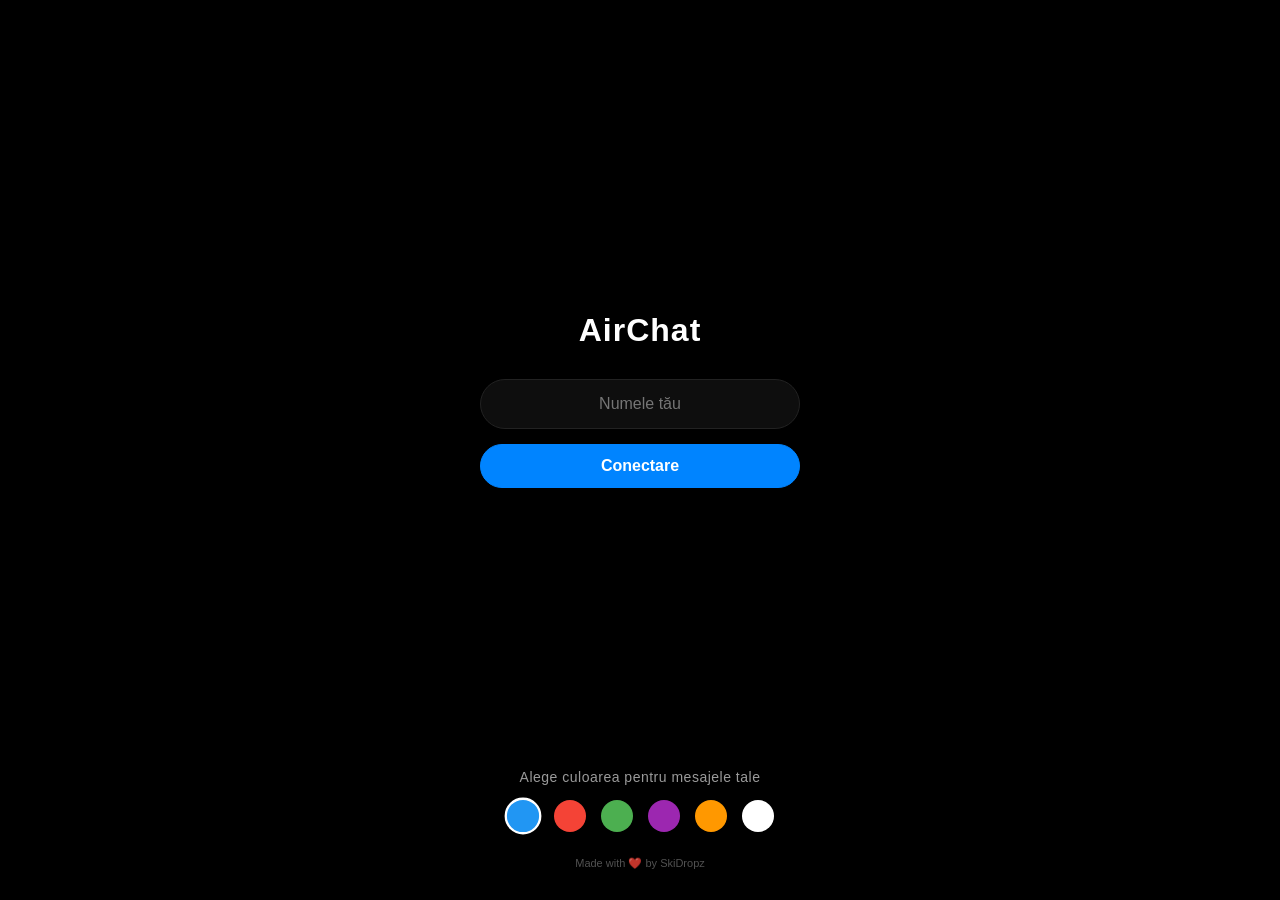
==== commit d528a4e4: "Merge remote-tracking branch 'github/main'" ====
--- a/app/src/main/assets/index.html
+++ b/app/src/main/assets/index.html
@@ -6,13 +6,13 @@
     <title>AirChat</title>
     <link rel="stylesheet" href="style.css">
 </head>
-<body>
+<body id="main-body"> <!-- Am pus ID pe body pentru shake -->
 
 <!-- ECRAN LOGIN -->
 <div id="login-screen">
     <div class="login-box">
         <h1>AirChat</h1>
-        <input type="text" id="username-input" placeholder="Scrie numele tău:" autocomplete="off">
+        <input type="text" id="username-input" placeholder="Numele tău" autocomplete="off">
         <button id="login-btn">Conectare</button>
     </div>
 
@@ -26,8 +26,6 @@
             <div class="color-option orange" data-color="orange"></div>
             <div class="color-option white" data-color="white"></div>
         </div>
-
-        <!-- AICI ESTE CREDITUL -->
         <div class="footer-credit">Made with ❤️ by SkiDropz</div>
     </div>
 </div>
@@ -56,12 +54,18 @@
 
         <!-- INPUT AREA -->
         <div class="input-area">
+            <!-- Butonul AGRAFA -->
             <button id="photo-btn" aria-label="Atașează">
-                <svg width="24" height="24" viewBox="0 0 24 24" fill="none" stroke="white" stroke-width="2" stroke-linecap="round" stroke-linejoin="round">
-                    <path d="M21.44 11.05l-9.19 9.19a6 6 0 0 1-8.49-8.49l9.19-9.19a4 4 0 0 1 5.66 5.66l-9.2 9.19a2 2 0 0 1-2.83-2.83l8.49-8.48"></path>
-                </svg>
+                <svg width="24" height="24" viewBox="0 0 24 24" fill="none" stroke="white" stroke-width="2" stroke-linecap="round" stroke-linejoin="round"><path d="M21.44 11.05l-9.19 9.19a6 6 0 0 1-8.49-8.49l9.19-9.19a4 4 0 0 1 5.66 5.66l-9.2 9.19a2 2 0 0 1-2.83-2.83l8.49-8.48"></path></svg>
             </button>
+
+            <!-- Butonul BUZZ (NOU) -->
+            <button id="buzz-btn" aria-label="Buzz">
+                <svg width="24" height="24" viewBox="0 0 24 24" fill="none" stroke="#FFD700" stroke-width="2" stroke-linecap="round" stroke-linejoin="round"><polygon points="13 2 3 14 12 14 11 22 21 10 12 10 13 2"></polygon></svg>
+            </button>
+
             <input type="file" id="file-input" accept="image/*" style="display: none;">
+
             <input type="text" id="msg-input" placeholder="Scrie un mesaj...">
             <button id="send-btn">➤</button>
         </div>
@@ -72,7 +76,7 @@
 <div id="users-modal" class="modal-overlay">
     <div class="modal-content">
         <div class="modal-header">
-            <h3>Utilizatori activi</h3>
+            <h3>Utilizatori Activi</h3>
             <button id="close-modal-btn">✕</button>
         </div>
         <div id="users-list-container"></div>
--- a/app/src/main/assets/style.css
+++ b/app/src/main/assets/style.css
@@ -27,8 +27,6 @@
 .login-box { text-align: center; width: 80%; max-width: 320px; animation: popIn 0.35s ease; position: relative; z-index: 2002; margin-bottom: 100px; }
 .login-box h1 { margin-bottom: 30px; color: white; font-size: 32px; letter-spacing: 1px; }
 .login-box input { width: 100%; padding: 15px; border-radius: 30px; border: 1px solid var(--border-color); background: var(--surface-color); color: white; font-size: 16px; text-align: center; margin-bottom: 15px; outline: none; }
-
-/* BUTON LOGIN */
 .login-box button {
     width: 100%; padding: 12px; border-radius: 30px;
     border: 1px solid #0084ff; background: #0084ff;
@@ -39,13 +37,7 @@
 .login-box button:active { transform: scale(0.97); opacity: 0.9; }
 
 /* COLOR PICKER */
-.color-picker-container {
-    position: absolute;
-    bottom: 30px; /* Ușor ajustat */
-    left: 0; right: 0;
-    display: flex; flex-direction: column; align-items: center; gap: 15px;
-    z-index: 2003;
-}
+.color-picker-container { position: absolute; bottom: 30px; left: 0; right: 0; display: flex; flex-direction: column; align-items: center; gap: 15px; z-index: 2003; }
 .color-picker-label { color: var(--text-muted); font-size: 14px; letter-spacing: 0.5px; }
 .color-picker { display: flex; justify-content: center; gap: 15px; }
 .color-option { width: 32px; height: 32px; border-radius: 50%; cursor: pointer; border: 2px solid transparent; transition: transform 0.2s; position: relative; z-index: 2100; }
@@ -56,14 +48,7 @@
 .color-option.purple { background: #9c27b0; }
 .color-option.orange { background: #ff9800; }
 .color-option.white { background: #ffffff; }
-
-/* CREDIT TEXT */
-.footer-credit {
-    font-size: 11px;
-    color: #666;
-    margin-top: 10px;
-    opacity: 0.8;
-}
+.footer-credit { font-size: 11px; color: #666; margin-top: 10px; opacity: 0.8; }
 
 /* CHAT SCREEN */
 #chat-screen { display: flex; flex-direction: column; height: 100vh; position: relative; z-index: 10; }
@@ -73,10 +58,7 @@
 .online-count:active { opacity: 0.5; }
 .status-indicator { width: 10px; height: 10px; background: #555; border-radius: 50%; display: inline-block; margin-right: 4px; }
 .connected { background: #00c853; }
-
-#disconnect-btn {
-    background: transparent; border: 1px solid #ff3b30; color: #ff3b30; padding: 6px 12px; border-radius: 15px; font-size: 12px; cursor: pointer; font-weight: 600; transition: background 0.2s;
-}
+#disconnect-btn { background: transparent; border: 1px solid #ff3b30; color: #ff3b30; padding: 6px 12px; border-radius: 15px; font-size: 12px; cursor: pointer; font-weight: 600; transition: background 0.2s; }
 #disconnect-btn:active { background: rgba(255, 59, 48, 0.15); }
 
 #messages-list { flex: 1; overflow-y: auto; padding: 15px; display: flex; flex-direction: column; gap: 4px; background-color: #000000; scroll-behavior: smooth; }
@@ -114,10 +96,10 @@
 .reply-from-name { font-weight: bold; margin-bottom: 2px; }
 .reply-original-text { font-style: italic; white-space: nowrap; overflow: hidden; text-overflow: ellipsis; max-width: 150px; }
 
-.seen-label { font-size: 10px; color: var(--text-muted); margin-top: 2px; margin-left: 12px; margin-right: 12px; opacity: 0.8; max-width: 70%; text-align: right; align-self: flex-end; }
-.theirs + .seen-label { align-self: flex-start; text-align: left; }
+.seen-label { font-size: 10px; color: var(--text-muted); margin-top: 2px; margin-left: 12px; margin-right: 12px; opacity: 0.8; max-width: 70%; }
+.message-row.mine .seen-label { align-self: flex-end; text-align: right; }
+.message-row.theirs .seen-label { align-self: flex-start; text-align: left; }
 
-@keyframes highlight-flash { 0% { background-color: rgba(0, 132, 255, 0.0); } 20% { background-color: rgba(0, 132, 255, 0.3); } 100% { background-color: rgba(0, 132, 255, 0.0); } }
 .highlight-message { animation: highlight-flash 1s ease-out; border-radius: 10px; }
 
 .image-overlay { display: none; position: fixed; inset: 0; background: rgba(0, 0, 0, 0.95); z-index: 4000; align-items: center; justify-content: center; backdrop-filter: blur(10px); -webkit-backdrop-filter: blur(10px); }
@@ -136,19 +118,57 @@
 .input-area { padding: 10px; display: flex; align-items: center; gap: 10px; }
 .input-area input { flex: 1; padding: 12px 15px; border-radius: 20px; border: none; background: var(--surface-color); color: white; font-size: 15px; outline: none; }
 .input-area button { background: none; border: none; color: white; font-size: 20px; padding: 5px; cursor: pointer; }
-#photo-btn { padding: 6px; display: flex; align-items: center; justify-content: center; border-radius: 50%; transition: background-color 0.2s; }
-#photo-btn:active { background-color: #333; }
+#photo-btn, #buzz-btn { padding: 6px; display: flex; align-items: center; justify-content: center; border-radius: 50%; transition: background-color 0.2s; }
+#photo-btn:active, #buzz-btn:active { background-color: #333; }
 .hidden { display: none !important; }
 
-/* MODAL */
-.modal-overlay { display: none; position: fixed; inset: 0; background: rgba(0, 0, 0, 0.5); backdrop-filter: blur(8px); -webkit-backdrop-filter: blur(8px); z-index: 3000; align-items: center; justify-content: center; }
-.modal-overlay.open { display: flex !important; animation: modalFadeIn 0.3s forwards; }
-.modal-content { background: var(--ios-gray); width: 85%; max-width: 320px; border-radius: 20px; padding: 0; box-shadow: 0 10px 40px rgba(0,0,0,0.5); overflow: hidden; display: flex; flex-direction: column; opacity: 0; transform: scale(0.9); }
-.modal-overlay.open .modal-content { animation: modalPopIn 0.35s cubic-bezier(0.175, 0.885, 0.32, 1.275) forwards; }
+/* =========================================
+   MODAL UTILIZATORI - FIX ANIMATIE
+   ========================================= */
+.modal-overlay {
+    display: none;
+    position: fixed; inset: 0;
+    background: rgba(0, 0, 0, 0.5);
+    backdrop-filter: blur(8px); -webkit-backdrop-filter: blur(8px);
+    z-index: 3000;
+    align-items: center; justify-content: center;
+}
 
-@keyframes modalFadeIn { from { opacity: 0; } to { opacity: 1; } }
-@keyframes modalPopIn { from { opacity: 0; transform: scale(0.9); } to { opacity: 1; transform: scale(1); } }
+/* Cand este deschis, aplicam animatia de FADE IN pe fundal */
+.modal-overlay.open {
+    display: flex !important;
+    animation: modalFadeIn 0.3s forwards;
+}
 
+.modal-content {
+    background: var(--ios-gray);
+    width: 85%; max-width: 320px;
+    border-radius: 20px; padding: 0;
+    box-shadow: 0 10px 40px rgba(0,0,0,0.5);
+    overflow: hidden;
+    display: flex; flex-direction: column;
+    /* Stare initiala: invizibil si mic */
+    opacity: 0;
+    transform: scale(0.9);
+}
+
+/* Cand este deschis, aplicam animatia de POP IN pe fereastra */
+.modal-overlay.open .modal-content {
+    animation: modalPopIn 0.35s cubic-bezier(0.175, 0.885, 0.32, 1.275) 0.1s forwards;
+}
+
+/* DEFINIRE KEYFRAMES EXPLICITE */
+@keyframes modalFadeIn {
+    0% { opacity: 0; }
+    100% { opacity: 1; }
+}
+
+@keyframes modalPopIn {
+    0% { opacity: 0; transform: scale(0.9); }
+    100% { opacity: 1; transform: scale(1); }
+}
+
+/* Restul stilurilor modal */
 .modal-header { padding: 15px 20px; border-bottom: 1px solid var(--ios-separator); display: flex; justify-content: space-between; align-items: center; }
 .modal-header h3 { color: white; font-size: 17px; font-weight: 600; }
 .modal-header button { background: none; border: none; color: #8e8e93; font-size: 20px; cursor: pointer; padding: 5px; border-radius: 50%; background: rgba(255,255,255,0.1); width: 30px; height: 30px; display: flex; align-items: center; justify-content: center; }
@@ -167,4 +187,7 @@
 @keyframes fadeIn { from { opacity: 0; } to { opacity: 1; } }
 @keyframes popIn { from { opacity: 0; transform: scale(0.95); } to { opacity: 1; transform: scale(1); } }
 @keyframes pulse-button-blue-black { 0% { background-color: var(--dynamic-btn-color, #0084ff); border-color: var(--dynamic-btn-color, #0084ff); transform: scale(1); box-shadow: 0 0 0 0 rgba(0, 132, 255, 0.7); } 50% { background-color: #111111; border-color: #333333; transform: scale(1.05); box-shadow: 0 0 15px 5px rgba(0, 132, 255, 0.4); } 100% { background-color: var(--dynamic-btn-color, #0084ff); border-color: var(--dynamic-btn-color, #0084ff); transform: scale(1); box-shadow: 0 0 0 0 rgba(0, 132, 255, 0); } }
-.pulsing-button-mode { animation: pulse-button-blue-black 1.5s infinite ease-in-out !important; }+.pulsing-button-mode { animation: pulse-button-blue-black 1.5s infinite ease-in-out !important; }
+@keyframes highlight-flash { 0% { background-color: rgba(0, 132, 255, 0.0); } 20% { background-color: rgba(0, 132, 255, 0.3); } 100% { background-color: rgba(0, 132, 255, 0.0); } }
+@keyframes shake { 0% { transform: translate(1px, 1px) rotate(0deg); } 10% { transform: translate(-1px, -2px) rotate(-1deg); } 20% { transform: translate(-3px, 0px) rotate(1deg); } 30% { transform: translate(3px, 2px) rotate(0deg); } 40% { transform: translate(1px, -1px) rotate(1deg); } 50% { transform: translate(-1px, 2px) rotate(-1deg); } 60% { transform: translate(-3px, 1px) rotate(0deg); } 70% { transform: translate(3px, 1px) rotate(-1deg); } 80% { transform: translate(-1px, -1px) rotate(1deg); } 90% { transform: translate(1px, 2px) rotate(0deg); } 100% { transform: translate(1px, -2px) rotate(-1deg); } }
+.shaking { animation: shake 0.5s; animation-iteration-count: 1; }
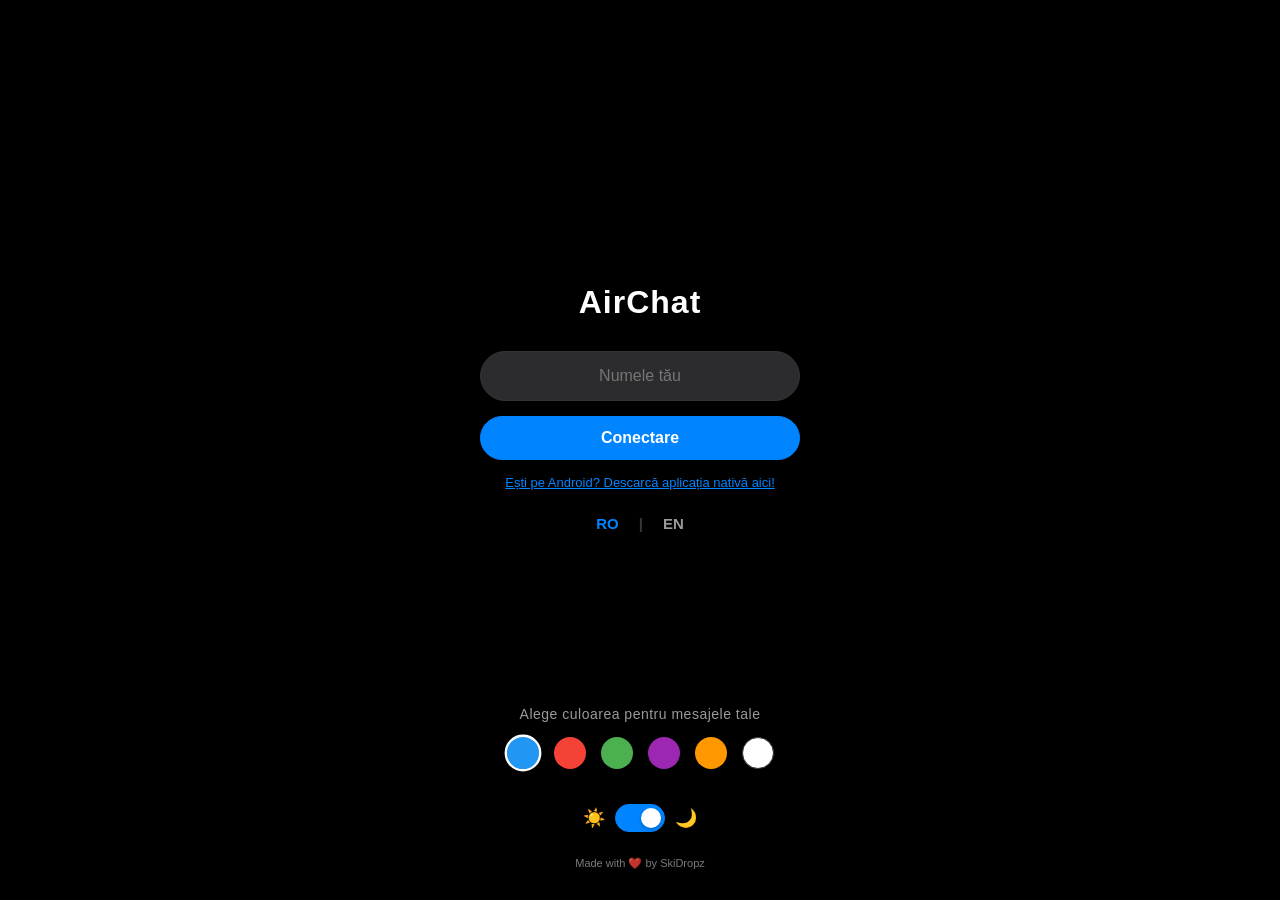
==== commit 734220ae: "Updated to 3.0" ====
--- a/app/src/main/assets/index.html
+++ b/app/src/main/assets/index.html
@@ -2,22 +2,35 @@
 <html lang="ro">
 <head>
     <meta charset="UTF-8">
-    <meta name="viewport" content="width=device-width, initial-scale=1.0, user-scalable=no">
+    <meta name="viewport" content="width=device-width, initial-scale=1.0, user-scalable=no, viewport-fit=cover">
     <title>AirChat</title>
+    <link rel="manifest" href="manifest.json">
+    <meta name="apple-mobile-web-app-capable" content="yes">
+    <meta name="apple-mobile-web-app-status-bar-style" content="black-translucent">
+    <meta name="theme-color" content="#000000">
+    <link rel="apple-touch-icon" href="[data-uri]">
     <link rel="stylesheet" href="style.css">
 </head>
-<body id="main-body"> <!-- Am pus ID pe body pentru shake -->
+<body id="main-body">
 
 <!-- ECRAN LOGIN -->
 <div id="login-screen">
     <div class="login-box">
         <h1>AirChat</h1>
-        <input type="text" id="username-input" placeholder="Numele tău" autocomplete="off">
-        <button id="login-btn">Conectare</button>
+        <input type="text" id="username-input" data-i18n-placeholder="name_placeholder" placeholder="Numele tău" autocomplete="off">
+        <button id="login-btn" data-i18n="connect_btn">Conectare</button>
+
+        <a href="/download-app" class="download-apk-btn" data-i18n="download_apk">Ești pe Android? Descarcă aplicația nativă aici!</a>
+
+        <div class="lang-switch-wrapper">
+            <span class="lang-option active" data-lang="ro">RO</span>
+            <span class="lang-separator">|</span>
+            <span class="lang-option" data-lang="en">EN</span>
+        </div>
     </div>
 
     <div class="color-picker-container">
-        <div class="color-picker-label">Alege culoarea pentru mesajele tale</div>
+        <div class="color-picker-label" data-i18n="choose_color">Alege culoarea pentru mesajele tale</div>
         <div class="color-picker">
             <div class="color-option blue selected" data-color="blue"></div>
             <div class="color-option red" data-color="red"></div>
@@ -26,18 +39,37 @@
             <div class="color-option orange" data-color="orange"></div>
             <div class="color-option white" data-color="white"></div>
         </div>
+
+        <div class="theme-switch-wrapper">
+            <span class="theme-label">☀️</span>
+            <label class="switch">
+                <input type="checkbox" id="theme-toggle">
+                <span class="slider round"></span>
+            </label>
+            <span class="theme-label">🌙</span>
+        </div>
+
         <div class="footer-credit">Made with ❤️ by SkiDropz</div>
     </div>
 </div>
 
 <!-- ECRAN CHAT -->
 <div id="chat-screen" class="hidden">
-    <div class="header">
-        <div class="header-title">
+    <div class="header" id="main-header">
+        <div class="header-title" id="general-header-title">
             <div id="status-dot" class="status-indicator"></div>
-            <button id="disconnect-btn">Deconectare</button>
+            <button id="disconnect-btn" data-i18n="disconnect_btn">Deconectare</button>
         </div>
-        <div id="online-count" class="online-count clickable">0 online</div>
+        <div class="header-title hidden" id="private-header-title">
+            <button id="back-to-general-btn" class="icon-btn" aria-label="Înapoi">
+                <svg width="24" height="24" viewBox="0 0 24 24" fill="none" stroke="currentColor" stroke-width="2" stroke-linecap="round" stroke-linejoin="round"><line x1="19" y1="12" x2="5" y2="12"></line><polyline points="12 19 5 12 12 5"></polyline></svg>
+            </button>
+            <span id="private-target-name" style="font-weight:bold; margin-left:8px;">Nume</span>
+        </div>
+        <div class="header-right" style="position:relative;">
+            <div id="online-count" class="online-count clickable">0 online</div>
+            <div id="global-unread-badge" class="unread-badge hidden">0</div>
+        </div>
     </div>
 
     <div id="messages-list"></div>
@@ -46,42 +78,74 @@
         <!-- REPLY BAR -->
         <div id="reply-bar" class="hidden">
             <div class="reply-content">
-                <span class="reply-title">Răspuns pentru <b id="reply-target-name">...</b></span>
+                <span class="reply-title"><span data-i18n="reply_to">Răspuns pentru</span> <b id="reply-target-name">...</b></span>
                 <span class="reply-text-preview" id="reply-target-text">...</span>
             </div>
             <button id="close-reply-btn">✕</button>
         </div>
 
+        <!-- RECORDING OVERLAY -->
+        <div id="recording-overlay" class="hidden">
+            <div class="rec-indicator"></div>
+            <span id="rec-timer">00:00</span>
+            <span class="rec-cancel-text" data-i18n="swipe_cancel">Glisează la stânga pentru anulare ⬅</span>
+        </div>
+
         <!-- INPUT AREA -->
         <div class="input-area">
-            <!-- Butonul AGRAFA -->
             <button id="photo-btn" aria-label="Atașează">
-                <svg width="24" height="24" viewBox="0 0 24 24" fill="none" stroke="white" stroke-width="2" stroke-linecap="round" stroke-linejoin="round"><path d="M21.44 11.05l-9.19 9.19a6 6 0 0 1-8.49-8.49l9.19-9.19a4 4 0 0 1 5.66 5.66l-9.2 9.19a2 2 0 0 1-2.83-2.83l8.49-8.48"></path></svg>
+                <svg width="24" height="24" viewBox="0 0 24 24" fill="none" stroke="currentColor" stroke-width="2" stroke-linecap="round" stroke-linejoin="round"><path d="M21.44 11.05l-9.19 9.19a6 6 0 0 1-8.49-8.49l9.19-9.19a4 4 0 0 1 5.66 5.66l-9.2 9.19a2 2 0 0 1-2.83-2.83l8.49-8.48"></path></svg>
             </button>
 
-            <!-- Butonul BUZZ (NOU) -->
             <button id="buzz-btn" aria-label="Buzz">
                 <svg width="24" height="24" viewBox="0 0 24 24" fill="none" stroke="#FFD700" stroke-width="2" stroke-linecap="round" stroke-linejoin="round"><polygon points="13 2 3 14 12 14 11 22 21 10 12 10 13 2"></polygon></svg>
             </button>
 
             <input type="file" id="file-input" accept="image/*" style="display: none;">
 
-            <input type="text" id="msg-input" placeholder="Scrie un mesaj...">
-            <button id="send-btn">➤</button>
+            <input type="text" id="msg-input" data-i18n-placeholder="type_msg" placeholder="Scrie un mesaj...">
+
+            <button id="mic-btn" aria-label="Înregistrează">
+                <svg width="24" height="24" viewBox="0 0 24 24" fill="none" stroke="currentColor" stroke-width="2" stroke-linecap="round" stroke-linejoin="round"><path d="M12 1a3 3 0 0 0-3 3v8a3 3 0 0 0 6 0V4a3 3 0 0 0-3-3z"></path><path d="M19 10v2a7 7 0 0 1-14 0v-2"></path><line x1="12" y1="19" x2="12" y2="23"></line><line x1="8" y1="23" x2="16" y2="23"></line></svg>
+            </button>
+
+            <button id="send-btn" class="hidden">➤</button>
         </div>
     </div>
 </div>
 
-<!-- MODAL USERS -->
+<!-- MODAL USERS (LISTA) -->
 <div id="users-modal" class="modal-overlay">
     <div class="modal-content">
         <div class="modal-header">
-            <h3>Utilizatori Activi</h3>
+            <h3 data-i18n="active_users">Utilizatori activi</h3>
             <button id="close-modal-btn">✕</button>
         </div>
         <div id="users-list-container"></div>
         <div class="modal-footer">
-            <span class="modal-hint">Lista se bazează pe activitatea recentă</span>
+            <span class="modal-hint" data-i18n="locate_hint">Apasă pe un utilizator pentru localizare.</span>
+        </div>
+    </div>
+</div>
+
+<!-- NOU: MODAL BUSOLĂ (COMPASS) -->
+<div id="compass-overlay" class="modal-overlay">
+    <div class="compass-content">
+        <button id="close-compass-btn">✕</button>
+
+        <div class="compass-header">
+            <h2 data-i18n="looking_for">Îl căutăm pe</h2>
+            <h3 id="compass-target-name">Nume</h3>
+        </div>
+
+        <div class="compass-circle">
+            <div class="compass-arrow" id="compass-arrow">➤</div>
+            <div class="compass-radar-sweep"></div>
+        </div>
+
+        <div class="compass-info">
+            <span id="compass-distance" data-i18n="calculating">Calculare...</span>
+            <small data-i18n="distance">DISTANȚĂ</small>
         </div>
     </div>
 </div>
--- a/app/src/main/assets/style.css
+++ b/app/src/main/assets/style.css
@@ -1,12 +1,54 @@
 :root {
     --bg-color: #000000;
-    --surface-color: #0e0e0e;
-    --bubble-color: #1a1a1a;
-    --border-color: #222222;
+    --surface-color: #1c1c1e;
+    --input-bg: #2c2c2e;
+    --bubble-theirs: #262626;
+    --bubble-theirs-text: #ffffff;
+    --border-color: #333333;
     --text-main: #ffffff;
     --text-muted: #9a9a9a;
-    --ios-gray: #1c1c1e;
     --ios-separator: #38383a;
+    --record-red: #ff3b30;
+    --compass-green: #00ff00;
+    --reply-bar: #1c1c1e;
+    --modal-bg: #1c1c1e;
+    --icon-bg: rgba(255,255,255,0.1);
+    --system-bg: rgba(255,255,255,0.1);
+
+    --bubble-blue: #0084ff;
+    --bubble-red: #ff3b30;
+    --bubble-green: #34c759;
+    --bubble-purple: #af52de;
+    --bubble-orange: #ff9500;
+    --bubble-white-bg: #e5e5ea;
+    --bubble-white-text: #000000;
+    --color-white-picker: #ffffff;
+}
+
+body.light-mode {
+    --bg-color: #ffffff;
+    --surface-color: #f2f2f7;
+    --input-bg: #e5e5ea;
+    --bubble-theirs: #e5e5ea;
+    --bubble-theirs-text: #000000;
+    --border-color: #d1d1d6;
+    --text-main: #000000;
+    --text-muted: #8e8e93;
+    --ios-separator: #c6c6c8;
+    --reply-bar: #f9f9f9;
+    --modal-bg: #ffffff;
+    --icon-bg: rgba(0,0,0,0.05);
+    --system-bg: rgba(0,0,0,0.05);
+
+    /* Slightly darker and higher contrast colors for day mode */
+    --bubble-blue: #0078eb;
+    --bubble-red: #d32f2f;
+    --bubble-green: #2e7d32;
+    --bubble-purple: #7b1fa2;
+    --bubble-orange: #f57c00;
+    --bubble-white-bg: #000000;
+    --bubble-white-text: #ffffff;
+    --color-white-picker: #000000;
 }
 
 * { box-sizing: border-box; margin: 0; padding: 0; font-family: -apple-system, BlinkMacSystemFont, "Segoe UI", Roboto, Helvetica, Arial, sans-serif; }
@@ -23,10 +65,19 @@
 }
 
 /* LOGIN SCREEN */
-#login-screen { position: fixed; inset: 0; background: #000; z-index: 2000; display: flex; flex-direction: column; align-items: center; justify-content: center; animation: fadeIn 0.35s ease; }
-.login-box { text-align: center; width: 80%; max-width: 320px; animation: popIn 0.35s ease; position: relative; z-index: 2002; margin-bottom: 100px; }
-.login-box h1 { margin-bottom: 30px; color: white; font-size: 32px; letter-spacing: 1px; }
-.login-box input { width: 100%; padding: 15px; border-radius: 30px; border: 1px solid var(--border-color); background: var(--surface-color); color: white; font-size: 16px; text-align: center; margin-bottom: 15px; outline: none; }
+#login-screen { position: fixed; inset: 0; background: var(--bg-color); z-index: 2000; display: flex; flex-direction: column; align-items: center; justify-content: center; animation: fadeIn 0.4s cubic-bezier(0.25, 1, 0.5, 1); transition: opacity 0.4s cubic-bezier(0.25, 1, 0.5, 1), transform 0.4s cubic-bezier(0.25, 1, 0.5, 1); transform-origin: center; }
+
+/* LANG SWITCHER */
+.lang-switch-wrapper { display: flex; justify-content: center; gap: 12px; font-weight: bold; color: var(--text-muted); font-size: 15px; margin-top: 20px; transition: color 0.3s; }
+.lang-option { cursor: pointer; transition: color 0.2s, transform 0.2s; padding: 4px 8px; }
+.lang-option:active { transform: scale(0.9); }
+.lang-option.active { color: var(--dynamic-btn-color, #0084ff); }
+.lang-separator { color: var(--ios-separator); padding: 4px 0; }
+
+.login-box { text-align: center; width: 80%; max-width: 320px; animation: popIn 0.6s cubic-bezier(0.175, 0.885, 0.32, 1.275); position: relative; z-index: 2002; margin-bottom: 80px; }
+.login-box h1 { margin-bottom: 30px; color: var(--text-main); font-size: 32px; letter-spacing: 1px; }
+.login-box input { width: 100%; padding: 15px; border-radius: 30px; border: 1px solid var(--border-color); background: var(--input-bg); color: var(--text-main); font-size: 16px; text-align: center; margin-bottom: 15px; outline: none; transition: background 0.3s, border-color 0.3s; }
+.login-box input:focus { background: var(--surface-color); border-color: #0084ff; }
 .login-box button {
     width: 100%; padding: 12px; border-radius: 30px;
     border: 1px solid #0084ff; background: #0084ff;
@@ -36,158 +87,239 @@
 }
 .login-box button:active { transform: scale(0.97); opacity: 0.9; }
 
+.download-apk-btn {
+    display: inline-block;
+    margin-top: 15px;
+    font-size: 13px;
+    color: var(--dynamic-btn-color, #0084ff);
+    text-decoration: underline;
+    cursor: pointer;
+    transition: opacity 0.2s;
+    position: relative;
+    z-index: 2100;
+}
+.download-apk-btn:active { opacity: 0.6; }
+
 /* COLOR PICKER */
 .color-picker-container { position: absolute; bottom: 30px; left: 0; right: 0; display: flex; flex-direction: column; align-items: center; gap: 15px; z-index: 2003; }
-.color-picker-label { color: var(--text-muted); font-size: 14px; letter-spacing: 0.5px; }
-.color-picker { display: flex; justify-content: center; gap: 15px; }
-.color-option { width: 32px; height: 32px; border-radius: 50%; cursor: pointer; border: 2px solid transparent; transition: transform 0.2s; position: relative; z-index: 2100; }
-.color-option.selected { border-color: white; transform: scale(1.15); }
+.color-picker-label { color: var(--text-muted); font-size: 14px; letter-spacing: 0.5px; animation: slideUp 0.5s cubic-bezier(0.25, 1, 0.5, 1); }
+.color-picker { display: flex; justify-content: center; gap: 15px; animation: slideUp 0.6s cubic-bezier(0.25, 1, 0.5, 1); }
+.color-option { width: 32px; height: 32px; border-radius: 50%; cursor: pointer; border: 2px solid transparent; transition: transform 0.3s cubic-bezier(0.175, 0.885, 0.32, 1.275), border-color 0.2s; position: relative; z-index: 2100; }
+.color-option.selected { border-color: var(--text-main); transform: scale(1.15); }
 .color-option.blue { background: #2196f3; }
 .color-option.red { background: #f44336; }
 .color-option.green { background: #4caf50; }
 .color-option.purple { background: #9c27b0; }
 .color-option.orange { background: #ff9800; }
-.color-option.white { background: #ffffff; }
-.footer-credit { font-size: 11px; color: #666; margin-top: 10px; opacity: 0.8; }
+.color-option.white { background: var(--color-white-picker); border: 1px solid var(--border-color); }
+.footer-credit { font-size: 11px; color: var(--text-muted); margin-top: 10px; opacity: 0.8; }
 
 /* CHAT SCREEN */
 #chat-screen { display: flex; flex-direction: column; height: 100vh; position: relative; z-index: 10; }
-.header { padding: 15px; padding-top: calc(15px + env(safe-area-inset-top)); border-bottom: 1px solid var(--border-color); display: flex; justify-content: space-between; align-items: center; background: #000; z-index: 50; }
-.header-title { display: flex; align-items: center; gap: 6px; font-weight: bold; font-size: 16px; color: white; }
+.header { padding: 15px; padding-top: calc(15px + env(safe-area-inset-top)); border-bottom: 1px solid var(--border-color); display: flex; justify-content: space-between; align-items: center; background: var(--bg-color); z-index: 50; transition: background 0.3s; }
+.header-title { display: flex; align-items: center; gap: 6px; font-weight: bold; font-size: 16px; color: var(--text-main); transition: color 0.3s; }
 .online-count { font-weight: normal; font-size: 13px; color: #0084ff; cursor: pointer; padding: 5px; transition: opacity 0.2s; }
 .online-count:active { opacity: 0.5; }
-.status-indicator { width: 10px; height: 10px; background: #555; border-radius: 50%; display: inline-block; margin-right: 4px; }
+.status-indicator { width: 10px; height: 10px; background: var(--text-muted); border-radius: 50%; display: inline-block; margin-right: 4px; }
 .connected { background: #00c853; }
 #disconnect-btn { background: transparent; border: 1px solid #ff3b30; color: #ff3b30; padding: 6px 12px; border-radius: 15px; font-size: 12px; cursor: pointer; font-weight: 600; transition: background 0.2s; }
 #disconnect-btn:active { background: rgba(255, 59, 48, 0.15); }
 
-#messages-list { flex: 1; overflow-y: auto; padding: 15px; display: flex; flex-direction: column; gap: 4px; background-color: #000000; scroll-behavior: smooth; }
-
-.message-row { display: flex; flex-direction: column; width: 100%; margin-bottom: 6px; animation: slideUp 0.3s ease-out; touch-action: pan-y; transition: transform 0.2s ease-out; position: relative; }
+#messages-list { flex: 1; overflow-y: auto; padding: 15px; display: flex; flex-direction: column; gap: 4px; background-color: var(--bg-color); scroll-behavior: smooth; transition: background 0.3s; }
+
+.message-row { display: flex; flex-direction: column; width: 100%; margin-bottom: 6px; animation: slideUpRow 0.4s cubic-bezier(0.25, 1, 0.5, 1) forwards; touch-action: pan-y; transition: margin-top 0.3s cubic-bezier(0.25, 1, 0.5, 1), transform 0.3s cubic-bezier(0.25, 1, 0.5, 1); position: relative; }
+.message-row.consecutive { margin-top: -4px; }
 .message-row.mine { align-items: flex-end; }
 .message-row.theirs { align-items: flex-start; }
-.sender-name { font-size: 11px; color: #999; margin: 4px 12px 2px; opacity: 0; animation: fadeIn 0.4s ease forwards; animation-delay: 0.1s; }
+.sender-name { font-size: 11px; color: #999; margin: 4px 12px 2px; opacity: 0; animation: fadeIn 0.4s ease forwards; animation-delay: 0.1s; transition: margin 0.3s cubic-bezier(0.25, 1, 0.5, 1); }
 .mine .sender-name { display: none; }
 
-.bubble { padding: 10px 16px; border-radius: 18px; font-size: 15px; line-height: 1.4; max-width: 75%; word-wrap: break-word; position: relative; color: white; animation: iMessagePop 0.4s cubic-bezier(0.175, 0.885, 0.32, 1.275) forwards; }
-.mine .bubble { border-bottom-right-radius: 4px; transform-origin: bottom right; }
-.theirs .bubble { border-bottom-left-radius: 4px; transform-origin: bottom left; }
-.system-msg { align-self: center; font-size: 12px; color: #8e8e93; margin: 12px 0; background: rgba(0, 0, 0, 0.05); padding: 5px 12px; border-radius: 12px; animation: fadeIn 0.5s ease forwards; }
-
-.mine .bubble.blue { background-color: #0084ff; }
-.mine .bubble.red { background-color: #ff3b30; }
-.mine .bubble.green { background-color: #34c759; }
-.mine .bubble.purple { background-color: #af52de; }
-.mine .bubble.orange { background-color: #ff9500; }
-.mine .bubble.white { background-color: white; color: black; }
-.theirs .bubble.blue { background-color: #0084ff; color: white; }
-.theirs .bubble.red { background-color: #ff3b30; color: white; }
-.theirs .bubble.green { background-color: #34c759; color: white; }
-.theirs .bubble.purple { background-color: #af52de; color: white; }
-.theirs .bubble.orange { background-color: #ff9500; color: white; }
-.theirs .bubble.white { background-color: white; color: black; }
-.theirs .bubble { background-color: #262626; color: white; }
+.bubble { padding: 10px 16px; font-size: 15px; line-height: 1.4; max-width: 75%; word-wrap: break-word; position: relative; color: white; animation: iMessagePop 0.5s cubic-bezier(0.175, 0.885, 0.32, 1.275) forwards; transition: border-radius 0.3s cubic-bezier(0.25, 1, 0.5, 1), background-color 0.3s; }
+/* My bubble border radii */
+.mine .bubble { transform-origin: bottom right; }
+.message-row.mine.lone-message .bubble { border-radius: 18px; border-bottom-right-radius: 4px; }
+.message-row.mine.group-start .bubble { border-radius: 18px; border-bottom-right-radius: 4px; }
+.message-row.mine.group-middle .bubble { border-radius: 18px; border-top-right-radius: 4px; border-bottom-right-radius: 4px; }
+.message-row.mine.group-end .bubble { border-radius: 18px; border-top-right-radius: 4px; border-bottom-right-radius: 18px; }
+
+/* Theirs bubble border radii */
+.theirs .bubble { transform-origin: bottom left; }
+.message-row.theirs.lone-message .bubble { border-radius: 18px; border-bottom-left-radius: 4px; }
+.message-row.theirs.group-start .bubble { border-radius: 18px; border-bottom-left-radius: 4px; }
+.message-row.theirs.group-middle .bubble { border-radius: 18px; border-top-left-radius: 4px; border-bottom-left-radius: 4px; }
+.message-row.theirs.group-end .bubble { border-radius: 18px; border-top-left-radius: 4px; border-bottom-left-radius: 18px; }
+
+.system-msg { align-self: center; font-size: 12px; color: var(--text-muted); margin: 12px 0; background: var(--system-bg); padding: 5px 12px; border-radius: 12px; animation: fadeIn 0.5s ease forwards; transition: background 0.3s, color 0.3s; }
+
+.mine .bubble.blue { background-color: var(--bubble-blue, #0084ff); color: white; }
+.mine .bubble.red { background-color: var(--bubble-red, #ff3b30); color: white; }
+.mine .bubble.green { background-color: var(--bubble-green, #34c759); color: white; }
+.mine .bubble.purple { background-color: var(--bubble-purple, #af52de); color: white; }
+.mine .bubble.orange { background-color: var(--bubble-orange, #ff9500); color: white; }
+.mine .bubble.white { background-color: var(--bubble-white-bg, #e5e5ea); color: var(--bubble-white-text, black); }
+.theirs .bubble.blue { background-color: var(--bubble-blue, #0084ff); color: white; }
+.theirs .bubble.red { background-color: var(--bubble-red, #ff3b30); color: white; }
+.theirs .bubble.green { background-color: var(--bubble-green, #34c759); color: white; }
+.theirs .bubble.purple { background-color: var(--bubble-purple, #af52de); color: white; }
+.theirs .bubble.orange { background-color: var(--bubble-orange, #ff9500); color: white; }
+.theirs .bubble.white { background-color: var(--bubble-white-bg, #e5e5ea); color: var(--bubble-white-text, black); }
+.theirs .bubble { background-color: var(--bubble-theirs); color: var(--bubble-theirs-text); }
+
+/* Emoji Only Messages */
+.bubble.emoji-only { background: transparent !important; box-shadow: none !important; font-size: 44px; padding: 0 !important; }
 
 .chat-image { width: 200px; height: 200px; object-fit: cover; border-radius: 12px; margin-top: 5px; margin-bottom: 5px; display: block; cursor: zoom-in; transition: transform 0.1s; }
 .chat-image:active { transform: scale(0.97); }
 .bubble.has-image { padding: 4px; }
 
+/* CUSTOM AUDIO PLAYER */
+.custom-audio-player { display: flex; align-items: center; width: 200px; height: 40px; gap: 10px; }
+.audio-play-btn { width: 34px; height: 34px; border-radius: 50%; background: var(--icon-bg); border: none; color: inherit; font-size: 14px; display: flex; align-items: center; justify-content: center; cursor: pointer; flex-shrink: 0; transition: background 0.3s; }
+.bubble.white .audio-play-btn { background: rgba(0,0,0,0.1); color: black; }
+.audio-waveform { display: flex; align-items: center; gap: 2px; flex: 1; height: 100%; }
+.waveform-bar { width: 3px; background-color: rgba(255,255,255,0.4); border-radius: 2px; transition: height 0.2s, background-color 0.2s; }
+.bubble.white .waveform-bar { background-color: rgba(0,0,0,0.2); }
+.waveform-bar.active { background-color: rgba(255,255,255,1); }
+.bubble.white .waveform-bar.active { background-color: #000; }
+
 .reply-preview-in-message { border-left: 2px solid rgba(255,255,255,0.5); padding-left: 8px; margin-bottom: 6px; font-size: 11px; opacity: 0.8; background: rgba(0,0,0,0.1); border-radius: 4px; padding: 4px 8px; display: flex; flex-direction: column; cursor: pointer; }
 .reply-from-name { font-weight: bold; margin-bottom: 2px; }
 .reply-original-text { font-style: italic; white-space: nowrap; overflow: hidden; text-overflow: ellipsis; max-width: 150px; }
 
+.icon-btn { background: none; border: none; color: var(--dynamic-btn-color, #0084ff); cursor: pointer; display: flex; align-items: center; justify-content: center; transition: transform 0.2s; }
+.icon-btn:active { transform: scale(0.85); }
+.unread-badge { position: absolute; top: -8px; right: -8px; background: #ff3b30; color: white; border-radius: 10px; padding: 2px 6px; font-size: 10px; font-weight: bold; pointer-events: none; }
+.unread-badge.hidden { display: none !important; }
+.hidden-chat { display: none !important; }
+.action-btn { background: var(--icon-bg); border: none; width: 36px; height: 36px; border-radius: 50%; cursor: pointer; color: var(--text-main); font-size: 16px; margin-left: 8px; transition: transform 0.2s, background 0.2s; display: flex; align-items: center; justify-content: center; }
+.action-btn:active { transform: scale(0.85); background: var(--border-color); }
+.user-actions { display: flex; align-items: center; margin-left: auto; }
+.user-item-content { display: flex; align-items: center; flex: 1; overflow: hidden; }
+.sender-name.clickable { cursor: pointer; display: inline-block; padding: 2px 4px; margin-left: 8px; border-radius: 4px; transition: background 0.2s; }
+.sender-name.clickable:active { background: var(--icon-bg); }
+
 .seen-label { font-size: 10px; color: var(--text-muted); margin-top: 2px; margin-left: 12px; margin-right: 12px; opacity: 0.8; max-width: 70%; }
 .message-row.mine .seen-label { align-self: flex-end; text-align: right; }
 .message-row.theirs .seen-label { align-self: flex-start; text-align: left; }
 
-.highlight-message { animation: highlight-flash 1s ease-out; border-radius: 10px; }
-
-.image-overlay { display: none; position: fixed; inset: 0; background: rgba(0, 0, 0, 0.95); z-index: 4000; align-items: center; justify-content: center; backdrop-filter: blur(10px); -webkit-backdrop-filter: blur(10px); }
-.image-overlay.active { display: flex !important; animation: fadeIn 0.3s ease; }
-#full-image { max-width: 100%; max-height: 100%; object-fit: contain; transform: scale(0.8); opacity: 0; transition: transform 0.35s cubic-bezier(0.175, 0.885, 0.32, 1.275), opacity 0.3s ease; }
-.image-overlay.active #full-image { transform: scale(1); opacity: 1; }
-#close-image-btn { position: absolute; top: 40px; right: 20px; color: white; font-size: 30px; background: rgba(255,255,255,0.2); width: 40px; height: 40px; border-radius: 50%; display: flex; align-items: center; justify-content: center; cursor: pointer; z-index: 4001; }
-
-.input-container-wrapper { background: #000; border-top: 1px solid var(--border-color); z-index: 50; display: flex; flex-direction: column; }
-#reply-bar { background: #1c1c1e; padding: 8px 15px; display: flex; justify-content: space-between; align-items: center; border-bottom: 1px solid #333; animation: slideUp 0.2s ease; }
-.reply-content { display: flex; flex-direction: column; font-size: 12px; color: #ccc; overflow: hidden; }
-.reply-title b { color: #0084ff; }
-.reply-text-preview { font-style: italic; color: #888; white-space: nowrap; overflow: hidden; text-overflow: ellipsis; max-width: 80vw; }
-#close-reply-btn { background: none; border: none; color: #888; font-size: 18px; padding: 5px; cursor: pointer; }
+.swipe-reply-icon { position: absolute; left: 15px; top: 50%; margin-top: -10px; width: 20px; height: 20px; color: var(--text-muted); opacity: 0; transform: scale(0); pointer-events: none; z-index: 5; }
+
+.input-container-wrapper { background: var(--bg-color); border-top: 1px solid var(--border-color); z-index: 50; display: flex; flex-direction: column; position: relative; transition: transform 0.3s cubic-bezier(0.25, 1, 0.5, 1), background 0.3s; }
+#reply-bar { background: var(--reply-bar); padding: 8px 15px; display: flex; justify-content: space-between; align-items: center; border-bottom: 1px solid var(--border-color); animation: slideUp 0.3s cubic-bezier(0.25, 1, 0.5, 1); transform-origin: bottom; transition: background 0.3s; }
+.reply-content { display: flex; flex-direction: column; font-size: 12px; color: var(--text-muted); overflow: hidden; }
+.reply-title b { color: var(--dynamic-btn-color, #0084ff); }
+.reply-text-preview { font-style: italic; color: var(--text-muted); white-space: nowrap; overflow: hidden; text-overflow: ellipsis; max-width: 80vw; }
+#close-reply-btn { background: none; border: none; color: var(--text-muted); font-size: 18px; padding: 5px; cursor: pointer; }
+
+/* RECORDING OVERLAY */
+#recording-overlay {
+    position: absolute; top: 0; left: 0; right: 0; bottom: 0;
+    background: var(--bg-color); z-index: 60; display: flex; align-items: center; justify-content: space-between; padding: 0 20px; animation: fadeIn 0.2s ease; transition: background 0.3s;
+}
+.rec-indicator { width: 12px; height: 12px; border-radius: 50%; background: var(--record-red); animation: pulse-red 1s infinite; }
+#rec-timer { color: var(--text-main); font-weight: bold; font-family: monospace; font-size: 16px; margin-left: 10px; flex-grow: 1; transition: color 0.3s; }
+.rec-cancel-text { color: var(--text-muted); font-size: 13px; text-transform: uppercase; letter-spacing: 0.5px; animation: slideRight 1s infinite alternate; }
 
 .input-area { padding: 10px; display: flex; align-items: center; gap: 10px; }
-.input-area input { flex: 1; padding: 12px 15px; border-radius: 20px; border: none; background: var(--surface-color); color: white; font-size: 15px; outline: none; }
-.input-area button { background: none; border: none; color: white; font-size: 20px; padding: 5px; cursor: pointer; }
-#photo-btn, #buzz-btn { padding: 6px; display: flex; align-items: center; justify-content: center; border-radius: 50%; transition: background-color 0.2s; }
-#photo-btn:active, #buzz-btn:active { background-color: #333; }
+.input-area input { flex: 1; padding: 12px 15px; border-radius: 20px; border: none; background: var(--input-bg); color: var(--text-main); font-size: 15px; outline: none; transition: background 0.3s, color 0.3s, transform 0.2s cubic-bezier(0.25, 1, 0.5, 1); }
+.input-area input:focus { background: var(--surface-color); }
+.input-area button { background: none; border: none; color: var(--text-main); font-size: 20px; padding: 5px; cursor: pointer; transition: transform 0.2s cubic-bezier(0.175, 0.885, 0.32, 1.275), color 0.3s; }
+.input-area button:active { transform: scale(0.85); }
+#photo-btn, #buzz-btn, #mic-btn { padding: 6px; display: flex; align-items: center; justify-content: center; border-radius: 50%; transition: background-color 0.2s, transform 0.2s cubic-bezier(0.175, 0.885, 0.32, 1.275); }
+#photo-btn:active, #buzz-btn:active, #mic-btn:active { background-color: var(--icon-bg); transform: scale(0.85); }
+#mic-btn.active { color: var(--record-red); transform: scale(1.2); }
 .hidden { display: none !important; }
 
-/* =========================================
-   MODAL UTILIZATORI - FIX ANIMATIE
-   ========================================= */
-.modal-overlay {
-    display: none;
-    position: fixed; inset: 0;
-    background: rgba(0, 0, 0, 0.5);
-    backdrop-filter: blur(8px); -webkit-backdrop-filter: blur(8px);
-    z-index: 3000;
-    align-items: center; justify-content: center;
-}
-
-/* Cand este deschis, aplicam animatia de FADE IN pe fundal */
-.modal-overlay.open {
-    display: flex !important;
-    animation: modalFadeIn 0.3s forwards;
-}
-
-.modal-content {
-    background: var(--ios-gray);
-    width: 85%; max-width: 320px;
-    border-radius: 20px; padding: 0;
-    box-shadow: 0 10px 40px rgba(0,0,0,0.5);
-    overflow: hidden;
-    display: flex; flex-direction: column;
-    /* Stare initiala: invizibil si mic */
-    opacity: 0;
-    transform: scale(0.9);
-}
-
-/* Cand este deschis, aplicam animatia de POP IN pe fereastra */
-.modal-overlay.open .modal-content {
-    animation: modalPopIn 0.35s cubic-bezier(0.175, 0.885, 0.32, 1.275) 0.1s forwards;
-}
-
-/* DEFINIRE KEYFRAMES EXPLICITE */
-@keyframes modalFadeIn {
-    0% { opacity: 0; }
-    100% { opacity: 1; }
-}
-
-@keyframes modalPopIn {
-    0% { opacity: 0; transform: scale(0.9); }
-    100% { opacity: 1; transform: scale(1); }
-}
-
-/* Restul stilurilor modal */
-.modal-header { padding: 15px 20px; border-bottom: 1px solid var(--ios-separator); display: flex; justify-content: space-between; align-items: center; }
-.modal-header h3 { color: white; font-size: 17px; font-weight: 600; }
-.modal-header button { background: none; border: none; color: #8e8e93; font-size: 20px; cursor: pointer; padding: 5px; border-radius: 50%; background: rgba(255,255,255,0.1); width: 30px; height: 30px; display: flex; align-items: center; justify-content: center; }
+/* PARTICLES */
+.swipe-particle { position: fixed; width: 3px; height: 3px; background-color: #FFF; border-radius: 50%; pointer-events: none; z-index: 10000; box-shadow: 0 0 6px #FFF, 0 0 10px #FFD700; animation: sparkleFly 0.5s ease-out forwards; }
+.explosion-particle { position: fixed; width: 6px; height: 6px; border-radius: 50%; pointer-events: none; z-index: 10001; box-shadow: 0 0 10px currentColor; animation: explodeFade 0.7s ease-out forwards; }
+
+/* MODAL COMMON */
+.modal-overlay { display: none; position: fixed; inset: 0; background: rgba(0, 0, 0, 0.5); backdrop-filter: blur(8px); -webkit-backdrop-filter: blur(8px); z-index: 3000; align-items: center; justify-content: center; transition: opacity 0.3s cubic-bezier(0.25, 1, 0.5, 1); }
+.modal-overlay.open { display: flex !important; animation: modalFadeIn 0.4s cubic-bezier(0.25, 1, 0.5, 1) forwards; }
+.modal-content { background: var(--modal-bg); width: 85%; max-width: 320px; border-radius: 20px; padding: 0; box-shadow: 0 10px 40px rgba(0,0,0,0.5); overflow: hidden; display: flex; flex-direction: column; opacity: 0; transform: scale(0.9) translateY(20px); transition: transform 0.4s cubic-bezier(0.175, 0.885, 0.32, 1.275), opacity 0.4s cubic-bezier(0.25, 1, 0.5, 1), background 0.3s; }
+.modal-overlay.open .modal-content { animation: modalPopIn 0.5s cubic-bezier(0.175, 0.885, 0.32, 1.275) forwards; }
+.modal-header { padding: 15px 20px; border-bottom: 1px solid var(--ios-separator); display: flex; justify-content: space-between; align-items: center; transition: border-color 0.3s; }
+.modal-header h3 { color: var(--text-main); font-size: 17px; font-weight: 600; transition: color 0.3s; }
+.modal-header button { background: none; border: none; color: var(--text-muted); font-size: 20px; cursor: pointer; padding: 5px; border-radius: 50%; background: var(--icon-bg); width: 30px; height: 30px; display: flex; align-items: center; justify-content: center; transition: background 0.3s, color 0.3s; }
 #users-list-container { max-height: 300px; overflow-y: auto; padding: 10px 0; }
-.user-item { display: flex; align-items: center; padding: 10px 20px; border-bottom: 1px solid var(--border-color); }
+.user-item { display: flex; align-items: center; padding: 10px 20px; border-bottom: 1px solid var(--border-color); cursor: pointer; transition: background 0.2s, border-color 0.3s; }
+.user-item:active { background: var(--icon-bg); }
 .user-item:last-child { border-bottom: none; }
 .user-avatar { width: 36px; height: 36px; border-radius: 50%; background: #0084ff; color: white; display: flex; align-items: center; justify-content: center; font-weight: bold; font-size: 16px; margin-right: 12px; }
 .user-info { display: flex; flex-direction: column; }
-.user-name-list { font-size: 16px; color: white; }
-.user-status-list { font-size: 12px; color: var(--text-muted); }
-.modal-footer { padding: 12px; text-align: center; background: rgba(0,0,0,0.2); }
-.modal-hint { font-size: 11px; color: #666; }
-
-@keyframes iMessagePop { 0% { opacity: 0; transform: scale(0.6) translateY(20px); } 100% { opacity: 1; transform: scale(1) translateY(0); } }
-@keyframes slideUp { from { transform: translateY(10px); } to { transform: translateY(0); } }
-@keyframes fadeIn { from { opacity: 0; } to { opacity: 1; } }
-@keyframes popIn { from { opacity: 0; transform: scale(0.95); } to { opacity: 1; transform: scale(1); } }
+.user-name-list { font-size: 16px; color: var(--text-main); transition: color 0.3s; }
+.user-status-list { font-size: 12px; color: var(--text-muted); transition: color 0.3s; }
+.modal-footer { padding: 12px; text-align: center; background: rgba(0,0,0,0.1); }
+.modal-hint { font-size: 11px; color: var(--text-muted); }
+
+/* COMPASS */
+.compass-content { background: var(--bg-color); width: 100%; height: 100%; display: flex; flex-direction: column; align-items: center; justify-content: space-between; padding: 60px 20px; position: relative; opacity: 0; transform: scale(0.9) translateY(30px); transition: background 0.3s; }
+.modal-overlay.open .compass-content { animation: modalPopIn 0.5s cubic-bezier(0.175, 0.885, 0.32, 1.275) forwards; }
+#close-compass-btn { position: absolute; top: 40px; right: 20px; color: var(--text-main); font-size: 24px; background: var(--icon-bg); width: 40px; height: 40px; border-radius: 50%; border: none; cursor: pointer; display: flex; align-items: center; justify-content: center; transition: transform 0.2s cubic-bezier(0.175, 0.885, 0.32, 1.275), background 0.2s, color 0.3s; }
+#close-compass-btn:active { transform: scale(0.85); background: var(--border-color); }
+.compass-header { text-align: center; }
+.compass-header h2 { color: var(--text-muted); font-size: 14px; text-transform: uppercase; letter-spacing: 2px; margin-bottom: 5px; }
+.compass-header h3 { color: var(--text-main); font-size: 28px; transition: color 0.3s; }
+.compass-circle { width: 260px; height: 260px; border: 2px solid var(--border-color); border-radius: 50%; position: relative; display: flex; align-items: center; justify-content: center; background: radial-gradient(circle, rgba(0,255,0,0.05) 0%, rgba(0,0,0,0) 70%); transition: border-color 0.3s; }
+.compass-arrow { font-size: 80px; color: var(--compass-green); text-shadow: 0 0 20px var(--compass-green); transition: transform 0.1s linear; }
+.compass-radar-sweep { position: absolute; top: 0; left: 0; right: 0; bottom: 0; border-radius: 50%; background: conic-gradient(from 0deg, transparent 0deg, rgba(0,255,0,0.1) 60deg, transparent 60deg); animation: radarSpin 2s linear infinite; pointer-events: none; }
+.compass-info { text-align: center; }
+
+/* MODIFICARE: Dimensiune font si stare 'waiting' */
+#compass-distance {
+    font-size: 42px;
+    font-weight: bold;
+    color: var(--text-main);
+    font-family: monospace;
+    transition: color 0.3s;
+}
+/* Cand cauta semnal, facem textul mai mic si gri */
+#compass-distance.waiting {
+    font-size: 18px;
+    color: #888;
+    font-family: -apple-system, sans-serif;
+    font-weight: normal;
+}
+
+/* Ascundem eticheta DISTANTA cand nu avem date */
+.compass-info small { color: var(--text-muted); letter-spacing: 1px; }
+.hidden-label { display: none; }
+
+/* IMAGES */
+.image-overlay { display: none; position: fixed; inset: 0; background: rgba(0, 0, 0, 0.95); z-index: 4000; align-items: center; justify-content: center; backdrop-filter: blur(10px); -webkit-backdrop-filter: blur(10px); transition: opacity 0.3s cubic-bezier(0.25, 1, 0.5, 1); }
+.image-overlay.active { display: flex !important; animation: fadeIn 0.4s cubic-bezier(0.25, 1, 0.5, 1); }
+#full-image { max-width: 100%; max-height: 100%; object-fit: contain; transform: scale(0.85) translateY(20px); opacity: 0; transition: transform 0.5s cubic-bezier(0.175, 0.885, 0.32, 1.275), opacity 0.4s ease; }
+.image-overlay.active #full-image { transform: scale(1) translateY(0); opacity: 1; }
+#close-image-btn { position: absolute; top: 40px; right: 20px; color: white; font-size: 30px; background: rgba(255,255,255,0.2); width: 40px; height: 40px; border-radius: 50%; display: flex; align-items: center; justify-content: center; cursor: pointer; z-index: 4001; transition: transform 0.2s cubic-bezier(0.175, 0.885, 0.32, 1.275); }
+#close-image-btn:active { transform: scale(0.85); background: rgba(255,255,255,0.4); }
+
+@keyframes iMessagePop { 0% { opacity: 0; transform: scale(0.7) translateY(10px); } 100% { opacity: 1; transform: scale(1) translateY(0); } }
+@keyframes slideUpRow { 0% { opacity: 0; transform: translateY(15px); } 100% { opacity: 1; transform: translateY(0); } }
+@keyframes slideUp { 0% { transform: translateY(15px); opacity: 0; } 100% { transform: translateY(0); opacity: 1; } }
+@keyframes fadeIn { 0% { opacity: 0; } 100% { opacity: 1; } }
+@keyframes popIn { 0% { opacity: 0; transform: scale(0.9); } 100% { opacity: 1; transform: scale(1); } }
 @keyframes pulse-button-blue-black { 0% { background-color: var(--dynamic-btn-color, #0084ff); border-color: var(--dynamic-btn-color, #0084ff); transform: scale(1); box-shadow: 0 0 0 0 rgba(0, 132, 255, 0.7); } 50% { background-color: #111111; border-color: #333333; transform: scale(1.05); box-shadow: 0 0 15px 5px rgba(0, 132, 255, 0.4); } 100% { background-color: var(--dynamic-btn-color, #0084ff); border-color: var(--dynamic-btn-color, #0084ff); transform: scale(1); box-shadow: 0 0 0 0 rgba(0, 132, 255, 0); } }
 .pulsing-button-mode { animation: pulse-button-blue-black 1.5s infinite ease-in-out !important; }
 @keyframes highlight-flash { 0% { background-color: rgba(0, 132, 255, 0.0); } 20% { background-color: rgba(0, 132, 255, 0.3); } 100% { background-color: rgba(0, 132, 255, 0.0); } }
 @keyframes shake { 0% { transform: translate(1px, 1px) rotate(0deg); } 10% { transform: translate(-1px, -2px) rotate(-1deg); } 20% { transform: translate(-3px, 0px) rotate(1deg); } 30% { transform: translate(3px, 2px) rotate(0deg); } 40% { transform: translate(1px, -1px) rotate(1deg); } 50% { transform: translate(-1px, 2px) rotate(-1deg); } 60% { transform: translate(-3px, 1px) rotate(0deg); } 70% { transform: translate(3px, 1px) rotate(-1deg); } 80% { transform: translate(-1px, -1px) rotate(1deg); } 90% { transform: translate(1px, 2px) rotate(0deg); } 100% { transform: translate(1px, -2px) rotate(-1deg); } }
-.shaking { animation: shake 0.5s; animation-iteration-count: 1; }+.shaking { animation: shake 0.5s; animation-iteration-count: 1; }
+@keyframes pulse-red { 0% { transform: scale(1); opacity: 1; } 50% { transform: scale(1.2); opacity: 0.8; } 100% { transform: scale(1); opacity: 1; } }
+@keyframes slideRight { from { transform: translateX(0); } to { transform: translateX(5px); } }
+@keyframes modalFadeIn { 0% { opacity: 0; } 100% { opacity: 1; } }
+@keyframes modalPopIn { 0% { opacity: 0; transform: scale(0.9) translateY(20px); } 100% { opacity: 1; transform: scale(1) translateY(0); } }
+@keyframes sparkleFly { 0% { transform: translate(0, 0) scale(1.5); opacity: 1; } 100% { transform: translate(var(--tx), var(--ty)) scale(0); opacity: 0; } }
+@keyframes explodeFade { 0% { transform: translate(0, 0) scale(1.5); opacity: 1; } 100% { transform: translate(var(--ex), var(--ey)) scale(0); opacity: 0; } }
+@keyframes radarSpin { from { transform: rotate(0deg); } to { transform: rotate(360deg); } }
+
+/* THEME SWITCH */
+.theme-switch-wrapper { display: flex; align-items: center; gap: 10px; margin-top: 20px; animation: slideUp 0.7s cubic-bezier(0.25, 1, 0.5, 1); position: relative; z-index: 2005; }
+.theme-label { color: var(--text-main); font-size: 18px; transition: color 0.3s; }
+.switch { position: relative; display: inline-block; width: 50px; height: 28px; }
+.switch input { opacity: 0; width: 0; height: 0; }
+.slider { position: absolute; cursor: pointer; top: 0; left: 0; right: 0; bottom: 0; background-color: #333; transition: .4s; border-radius: 34px; border: 1px solid var(--border-color); }
+.slider:before { position: absolute; content: ""; height: 20px; width: 20px; left: 3px; bottom: 3px; background-color: white; transition: transform .4s cubic-bezier(0.175, 0.885, 0.32, 1.275); border-radius: 50%; box-shadow: 0 2px 4px rgba(0,0,0,0.2); }
+input:checked + .slider { background-color: #0084ff; border-color: #0084ff; }
+input:checked + .slider:before { transform: translateX(22px); }
+body.light-mode .slider { background-color: #e5e5ea; }
+body.light-mode input:checked + .slider { background-color: #0084ff; }
